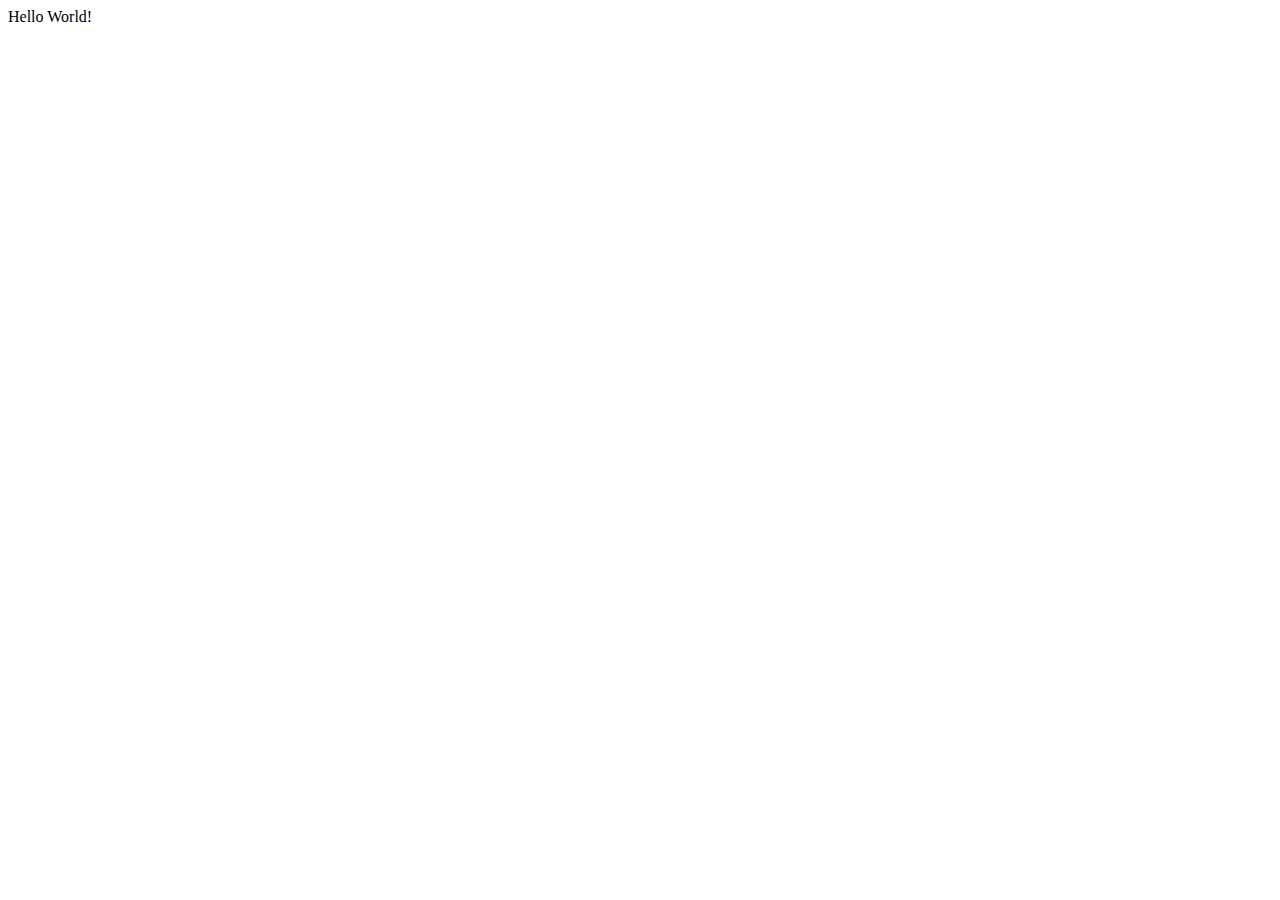
==== index.html @ 18df4216 "Version 1.0" ====
<!DOCTYPE html>
<html lang="en">
<head>
    <meta charset="UTF-8">
    <meta name="viewport" content="width=device-width, initial-scale=1.0">
    <title>Document</title>
</head>
<body>
    Hello World!
</body>
</html>
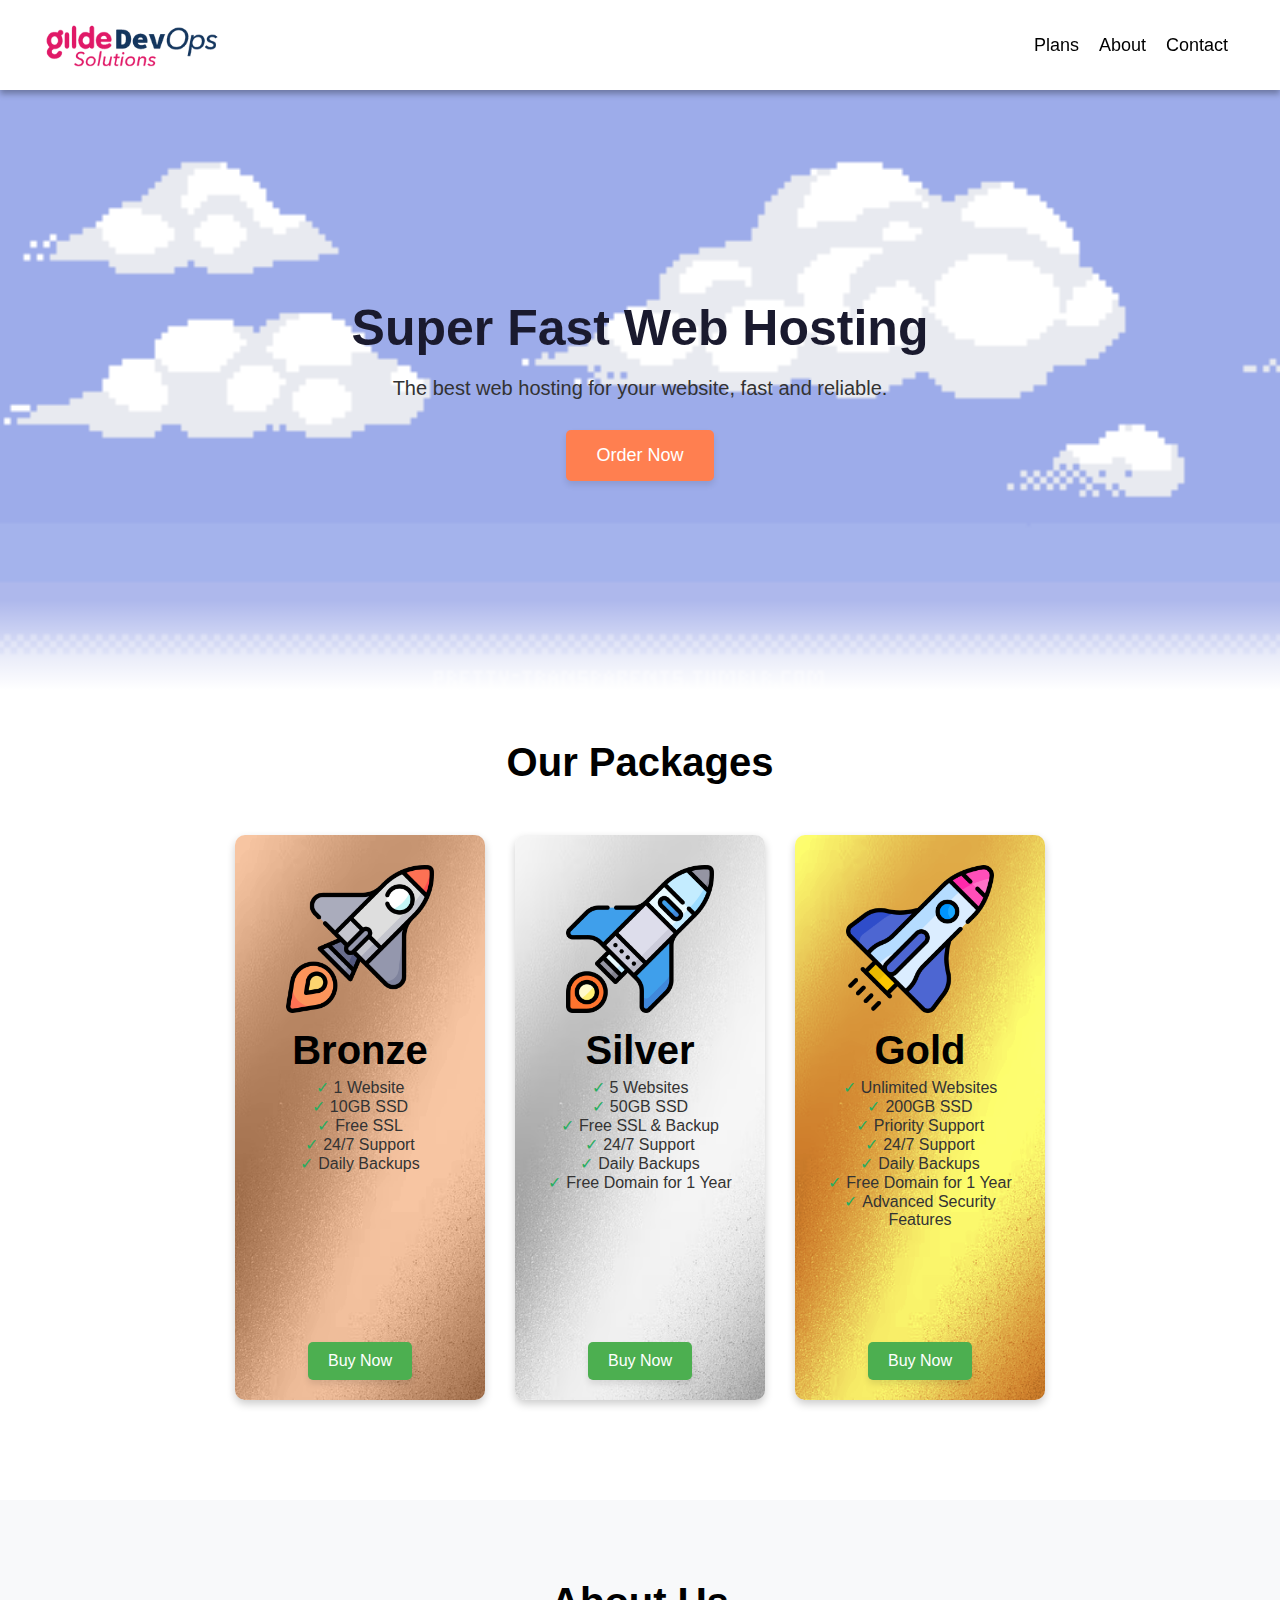
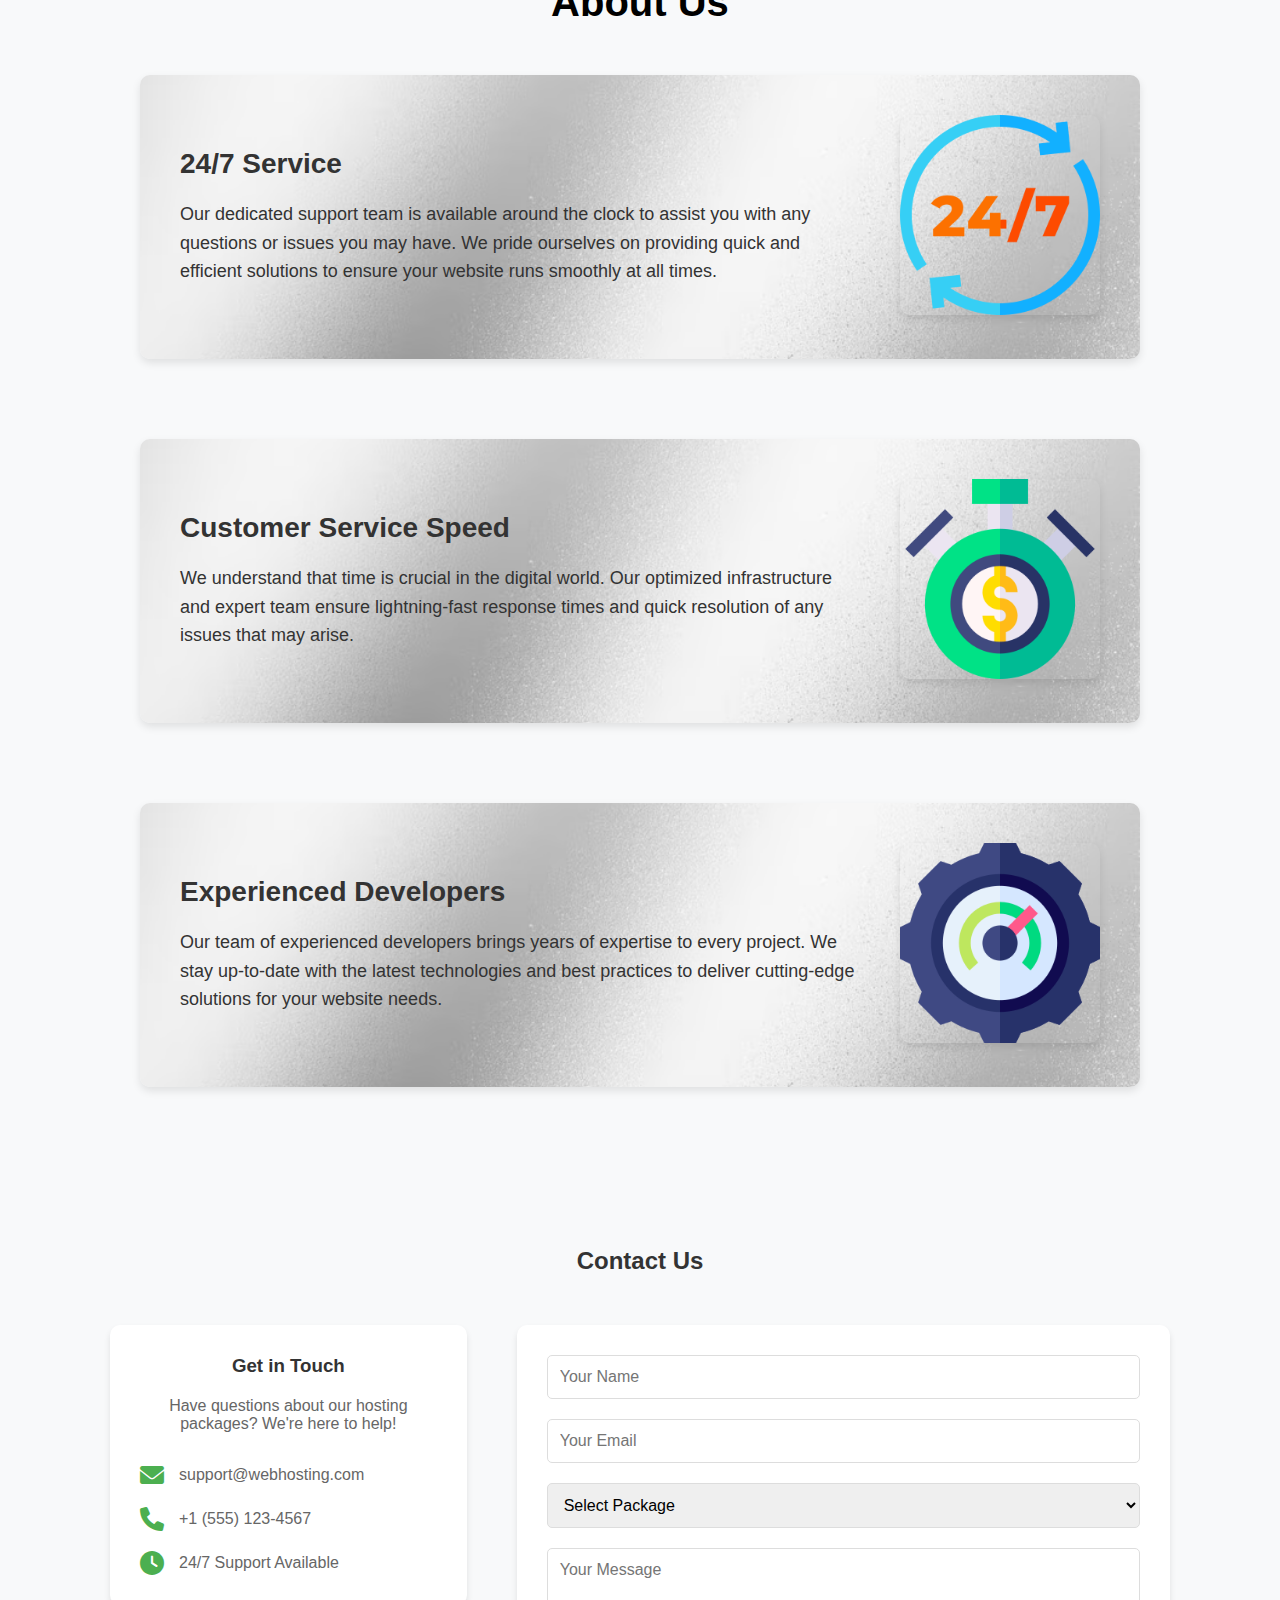
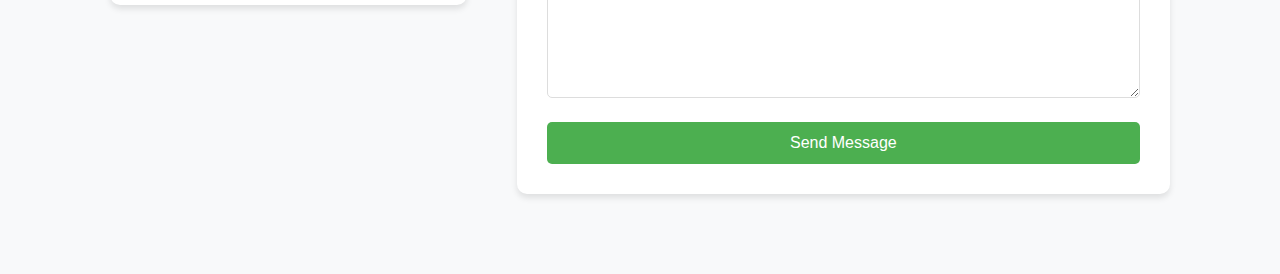
==== commit 54e88985: "Version 1.1" ====
--- a/index.html
+++ b/index.html
@@ -4,8 +4,142 @@
     <meta charset="UTF-8">
     <meta name="viewport" content="width=device-width, initial-scale=1.0">
     <title>Document</title>
+    <link href="Styles.css" rel="stylesheet">
+    <link href="https://cdnjs.cloudflare.com/ajax/libs/font-awesome/6.0.0-beta3/css/all.min.css" rel="stylesheet">
 </head>
 <body>
-    Hello World!
+    <nav class="navbar">
+        <div class="logo"> <a href="#top"><img src="Images/logo.png" alt="Logo"></a> </div>
+        <div class="nav-links">
+            <a href="#packages">Plans</a>
+            <a href="#about">About</a>
+            <a href="#contact">Contact</a>
+        </div>
+    </nav>
+    <div class="hero">
+        <h1>Super Fast Web Hosting</h1>
+        <p>The best web hosting for your website, fast and reliable.</p>
+        <a href="#packages"><button>Order Now</button></a>
+    </div>
+    <section id="packages" class="plans">
+        <h2>Our Packages</h2>
+        <div class="plan-container">
+            <div class="plan">
+                <img src="Images/Icon1.png" alt="Bronze Package Image" class="plan-image">
+                <h2>Bronze</h2>
+                <ul>
+                    <li>1 Website</li>
+                    <li>10GB SSD</li>
+                    <li>Free SSL</li>
+                    <li>24/7 Support</li>
+                    <li>Daily Backups</li>
+                </ul>
+                <button>Buy Now</button>
+            </div>
+            <div class="plan">
+                <img src="Images/Icon2.png" alt="Silver Package Image" class="plan-image">
+                <h2>Silver</h2>
+                <ul>
+                    <li>5 Websites</li>
+                    <li>50GB SSD</li>
+                    <li>Free SSL & Backup</li>
+                    <li>24/7 Support</li>
+                    <li>Daily Backups</li>
+                    <li>Free Domain for 1 Year</li>
+                </ul>
+                <button>Buy Now</button>
+            </div>
+            <div class="plan">
+                <img src="Images/Icon3.png" alt="Gold Package Image" class="plan-image">
+                <h2>Gold</h2>
+                <ul>
+                    <li>Unlimited Websites</li>
+                    <li>200GB SSD</li>
+                    <li>Priority Support</li>
+                    <li>24/7 Support</li>
+                    <li>Daily Backups</li>
+                    <li>Free Domain for 1 Year</li>
+                    <li>Advanced Security Features</li>
+                </ul>
+                <button>Buy Now</button>
+            </div>
+        </div>
+    </section>
+    <section class="about" id="about">
+        <h2>About Us</h2>
+        <div class="about-container">
+            <div class="about-item">
+                <div class="about-content">
+                    <h3>24/7 Service</h3>
+                    <p>Our dedicated support team is available around the clock to assist you with any questions or issues you may have. We pride ourselves on providing quick and efficient solutions to ensure your website runs smoothly at all times.</p>
+                </div>
+                <div class="about-image">
+                    <img src="Images/Icon4.png" alt="24/7 Service">
+                </div>
+            </div>
+            <div class="about-item reverse">
+                <div class="about-image">
+                    <img src="Images/Icon5.png" alt="Customer Service Speed">
+                </div>
+                <div class="about-content">
+                    <h3>Customer Service Speed</h3>
+                    <p>We understand that time is crucial in the digital world. Our optimized infrastructure and expert team ensure lightning-fast response times and quick resolution of any issues that may arise.</p>
+                </div>
+            </div>
+            <div class="about-item">
+                <div class="about-content">
+                    <h3>Experienced Developers</h3>
+                    <p>Our team of experienced developers brings years of expertise to every project. We stay up-to-date with the latest technologies and best practices to deliver cutting-edge solutions for your website needs.</p>
+                </div>
+                <div class="about-image">
+                    <img src="Images/Icon6.png" alt="Experienced Developers">
+                </div>
+            </div>
+        </div>
+    </section>
+    <section class="contact" id="contact">
+        <h2>Contact Us</h2>
+        <div class="contact-container">
+            <div class="contact-info">
+                <h3>Get in Touch</h3>
+                <p>Have questions about our hosting packages? We're here to help!</p>
+                <div class="contact-details">
+                    <div class="contact-item">
+                        <i class="fas fa-envelope"></i>
+                        <p>support@webhosting.com</p>
+                    </div>
+                    <div class="contact-item">
+                        <i class="fas fa-phone"></i>
+                        <p>+1 (555) 123-4567</p>
+                    </div>
+                    <div class="contact-item">
+                        <i class="fas fa-clock"></i>
+                        <p>24/7 Support Available</p>
+                    </div>
+                </div>
+            </div>
+            <form class="contact-form">
+                <div class="form-group">
+                    <input type="text" placeholder="Your Name" required>
+                </div>
+                <div class="form-group">
+                    <input type="email" placeholder="Your Email" required>
+                </div>
+                <div class="form-group">
+                    <select required>
+                        <option value="">Select Package</option>
+                        <option value="bronze">Bronze Package</option>
+                        <option value="silver">Silver Package</option>
+                        <option value="gold">Gold Package</option>
+                    </select>
+                </div>
+                <div class="form-group">
+                    <textarea placeholder="Your Message" required></textarea>
+                </div>
+                <button type="submit">Send Message</button>
+            </form>
+        </div>
+    </section>
+    <script src="script.js"></script>
 </body>
 </html>--- a/Styles.css
+++ b/Styles.css
@@ -0,0 +1,452 @@
+html {
+    scroll-behavior: smooth;
+}
+
+* {
+    margin: 0;
+    padding: 0;
+    box-sizing: border-box;
+    font-family: 'Poppins', sans-serif;
+}
+body::before {
+    content: none;
+}
+body {
+    position: relative;
+    text-align: center;
+    background: linear-gradient(to bottom, #0D0D0D, #1A1A1A);
+    padding-top: 90px;
+}
+.navbar {
+    display: flex;
+    justify-content: space-between;
+    align-items: center;
+    background-color: #FFFFFF;
+    padding: 0px 2px;
+    width: 100%;
+    color: black;
+    box-shadow: 0 4px 6px rgba(0, 0, 0, 0.3);
+    position: fixed;
+    top: 0;
+    left: 0;
+    z-index: 1000;
+    transition: all 0.8s cubic-bezier(0.16, 1, 0.3, 1);
+    height: 90px;
+}
+
+.navbar.scrolled {
+    padding: 0;
+    background-color: rgba(255, 255, 255, 0.98);
+    box-shadow: 0 2px 4px rgba(0, 0, 0, 0.1);
+    height: 50px;
+}
+
+.logo a {
+    display: block;
+    cursor: pointer;
+}
+
+.logo img {
+    height: 90px;
+    margin-left: -40px;
+    transition: all 0.8s cubic-bezier(0.16, 1, 0.3, 1);
+}
+
+.navbar.scrolled .logo img {
+    height: 35px;
+    margin-left: -15px;
+}
+
+.nav-links {
+    display: flex;
+    align-items: center;
+    margin-right: 50px;
+}
+.nav-links a {
+    color: #000000;
+    text-decoration: none;
+    margin-left: 20px;
+    font-size: 18px;
+    transition: all 0.8s cubic-bezier(0.16, 1, 0.3, 1);
+}
+.nav-links a:last-child {
+    margin-left: 20px;
+}
+.nav-links a:hover {
+    text-decoration: underline;
+}
+.navbar.scrolled .nav-links a {
+    font-size: 14px;
+}
+.hero {
+    background: linear-gradient(to bottom, rgba(255, 255, 255, 0) 85%, rgba(255, 255, 255, 1)), url('Images/Background5.gif') no-repeat center center/cover;
+    height: 600px;
+    display: flex;
+    flex-direction: column;
+    justify-content: center;
+    align-items: center;
+    color: white;
+    margin: 0;
+    border-radius: 0;
+    box-shadow: 0 4px 8px rgba(0, 0, 0, 0.2);
+}
+.hero h1 {
+    color: #1A1A2E;
+    font-size: 50px;
+    margin-bottom: 10px;
+}
+.hero p {
+    color: #333333;
+    font-size: 20px;
+    margin-bottom: 20px;
+    padding: 10px;
+    border-radius: 5px;
+}
+.hero button {
+    background-color: #FF7F50;
+    color: white;
+    border: none;
+    padding: 15px 30px;
+    font-size: 18px;
+    cursor: pointer;
+    border-radius: 5px;
+    box-shadow: 0 4px 6px rgba(0, 0, 0, 0.1);
+    transition: background-color 0.3s ease;
+}
+.hero button:hover {
+    background-color: #E67E22;
+}
+.plans {
+    padding: 50px 0 100px 0;
+    background-color: #FFFFFF;
+    margin: 0;
+    border-radius: 0;
+    box-shadow: none;
+    min-height: calc(100vh - 90px);
+    display: flex;
+    flex-direction: column;
+    justify-content: flex-start;
+}
+.plans h2 {
+    font-size: 40px;
+    margin-bottom: 20px;
+}
+.plan-container {
+    display: flex;
+    justify-content: center;
+    gap: 30px;
+    align-items: stretch;
+    margin-top: 30px;
+    flex: 1;
+}
+.plan {
+    background: url('Images/BronzeMaterial.png') no-repeat center center/cover;
+    padding: 20px;
+    border-radius: 10px;
+    box-shadow: 0 4px 8px rgba(0, 0, 0, 0.2);
+    width: 250px;
+    display: flex;
+    flex-direction: column;
+    align-items: center;
+    justify-content: flex-start;
+    min-height: 400px;
+    transition: transform 0.3s ease, box-shadow 0.3s ease;
+}
+.plan:hover {
+    transform: scale(1.05);
+    box-shadow: 0 8px 16px rgba(0, 0, 0, 0.3);
+}
+.plan:nth-child(2) {
+    background: url('Images/SilverMaterial.png') no-repeat center center/cover;
+}
+.plan:nth-child(3) {
+    background: url('Images/GoldMaterial.png') no-repeat center center/cover;
+}
+.plan h2 {
+    margin-bottom: 5px;
+}
+.plan p {
+    margin-bottom: 15px;
+    text-align: left;
+    display: block;
+}
+.plan button {
+    margin-top: auto;
+    background-color: #4CAF50;
+    color: white;
+    border: none;
+    padding: 10px 20px;
+    font-size: 16px;
+    cursor: pointer;
+    border-radius: 5px;
+    box-shadow: 0 4px 6px rgba(0, 0, 0, 0.1);
+    transition: background-color 0.3s ease;
+}
+.plan button:hover {
+    background-color: #45a049;
+}
+.plan-image {
+    width: 80%;
+    height: auto;
+    background-color: transparent;
+    border-radius: 10px 10px 0 0;
+    padding: 10px;
+    margin-bottom: 5px;
+}
+.plan ul {
+    list-style-type: none;
+    padding-left: 0;
+    margin-top: 0;
+    width: 100%;
+    text-align: center;
+}
+.plan ul li {
+    color: #333333;
+}
+.plan ul li::before {
+    content: "✓";
+    color: #27ae60;
+    margin-right: 5px;
+}
+.plan ul li span {
+    color: #333333;
+}
+.dark-blue {
+    background-color: #1A1A2E;
+    color: #FFFFFF;
+}
+.dark-blue:hover {
+    background-color: #E67E22;
+}
+.light-grey {
+    background-color: #F4F4F4;
+    color: #2C3E50;
+}
+.light-grey:hover {
+    background-color: #FF7F50;
+}
+.transparent-shadow {
+    background-color: transparent;
+    box-shadow: 0px 4px 6px rgba(0, 0, 0, 0.1);
+    color: #333333;
+}
+.transparent-shadow:hover {
+    text-decoration: underline;
+}
+
+/* Custom Scrollbar Styling */
+::-webkit-scrollbar {
+    width: 15px;
+}
+
+::-webkit-scrollbar-track {
+    background: #1A1A1A;
+}
+
+::-webkit-scrollbar-thumb {
+    background: #FF7F50;
+    border-radius: 5px;
+}
+
+::-webkit-scrollbar-thumb:hover {
+    background: #E67E22;
+}
+
+/* For Firefox */
+* {
+    scrollbar-width: auto;
+    scrollbar-color: #FF7F50 #1A1A1A;
+}
+
+.about {
+    padding: 80px 0;
+    background-color: #f8f9fa;
+}
+
+.about h2 {
+    font-size: 40px;
+    margin-bottom: 50px;
+    text-align: center;
+}
+
+.about-container {
+    max-width: 1100px;
+    margin: 0 auto;
+    padding: 0 20px;
+}
+
+.about-item {
+    display: flex;
+    align-items: center;
+    justify-content: space-between;
+    margin-bottom: 80px;
+    gap: 40px;
+    background: url('Images/SilverMaterial.png') no-repeat center center/cover;
+    padding: 40px;
+    border-radius: 10px;
+    box-shadow: 0 4px 8px rgba(0, 0, 0, 0.1);
+    max-width: 1000px;
+    margin-left: auto;
+    margin-right: auto;
+}
+
+.about-item.reverse {
+    flex-direction: row-reverse;
+}
+
+.about-content {
+    flex: 1;
+    text-align: left;
+}
+
+.about-content h3 {
+    font-size: 28px;
+    margin-bottom: 20px;
+    color: #333333;
+}
+
+.about-content p {
+    font-size: 18px;
+    line-height: 1.6;
+    color: #333333;
+}
+
+.about-image {
+    flex: 1;
+    position: relative;
+    max-width: 200px;
+    margin: 0 auto;
+}
+
+.about-image img {
+    width: 100%;
+    height: auto;
+    border-radius: 10px;
+    box-shadow: 0 4px 8px rgba(0, 0, 0, 0.1);
+}
+
+.about-item:last-child {
+    margin-bottom: 0;
+}
+
+.contact {
+    padding: 80px 0;
+    background-color: #f8f9fa;
+}
+
+.contact h2 {
+    text-align: center;
+    color: #333;
+    margin-bottom: 50px;
+}
+
+.contact-container {
+    max-width: 1100px;
+    margin: 0 auto;
+    padding: 0 20px;
+    display: flex;
+    gap: 50px;
+    align-items: flex-start;
+}
+
+.contact-info {
+    flex: 1;
+    padding: 30px;
+    background: white;
+    border-radius: 10px;
+    box-shadow: 0 4px 6px rgba(0, 0, 0, 0.1);
+}
+
+.contact-info h3 {
+    color: #333;
+    margin-bottom: 20px;
+}
+
+.contact-info p {
+    color: #666;
+    margin-bottom: 30px;
+}
+
+.contact-details {
+    display: flex;
+    flex-direction: column;
+    gap: 20px;
+}
+
+.contact-item {
+    display: flex;
+    align-items: center;
+    gap: 15px;
+}
+
+.contact-item i {
+    font-size: 24px;
+    color: #4CAF50;
+}
+
+.contact-item p {
+    margin: 0;
+    color: #666;
+}
+
+.contact-form {
+    flex: 2;
+    padding: 30px;
+    background: white;
+    border-radius: 10px;
+    box-shadow: 0 4px 6px rgba(0, 0, 0, 0.1);
+}
+
+.form-group {
+    margin-bottom: 20px;
+}
+
+.form-group input,
+.form-group select,
+.form-group textarea {
+    width: 100%;
+    padding: 12px;
+    border: 1px solid #ddd;
+    border-radius: 5px;
+    font-size: 16px;
+    transition: border-color 0.3s ease;
+}
+
+.form-group textarea {
+    height: 150px;
+    resize: vertical;
+}
+
+.form-group input:focus,
+.form-group select:focus,
+.form-group textarea:focus {
+    outline: none;
+    border-color: #4CAF50;
+}
+
+.contact-form button {
+    background-color: #4CAF50;
+    color: white;
+    border: none;
+    padding: 12px 30px;
+    font-size: 16px;
+    cursor: pointer;
+    border-radius: 5px;
+    transition: background-color 0.3s ease;
+    width: 100%;
+}
+
+.contact-form button:hover {
+    background-color: #45a049;
+}
+
+@media (max-width: 768px) {
+    .contact-container {
+        flex-direction: column;
+    }
+    
+    .contact-info,
+    .contact-form {
+        width: 100%;
+    }
+} 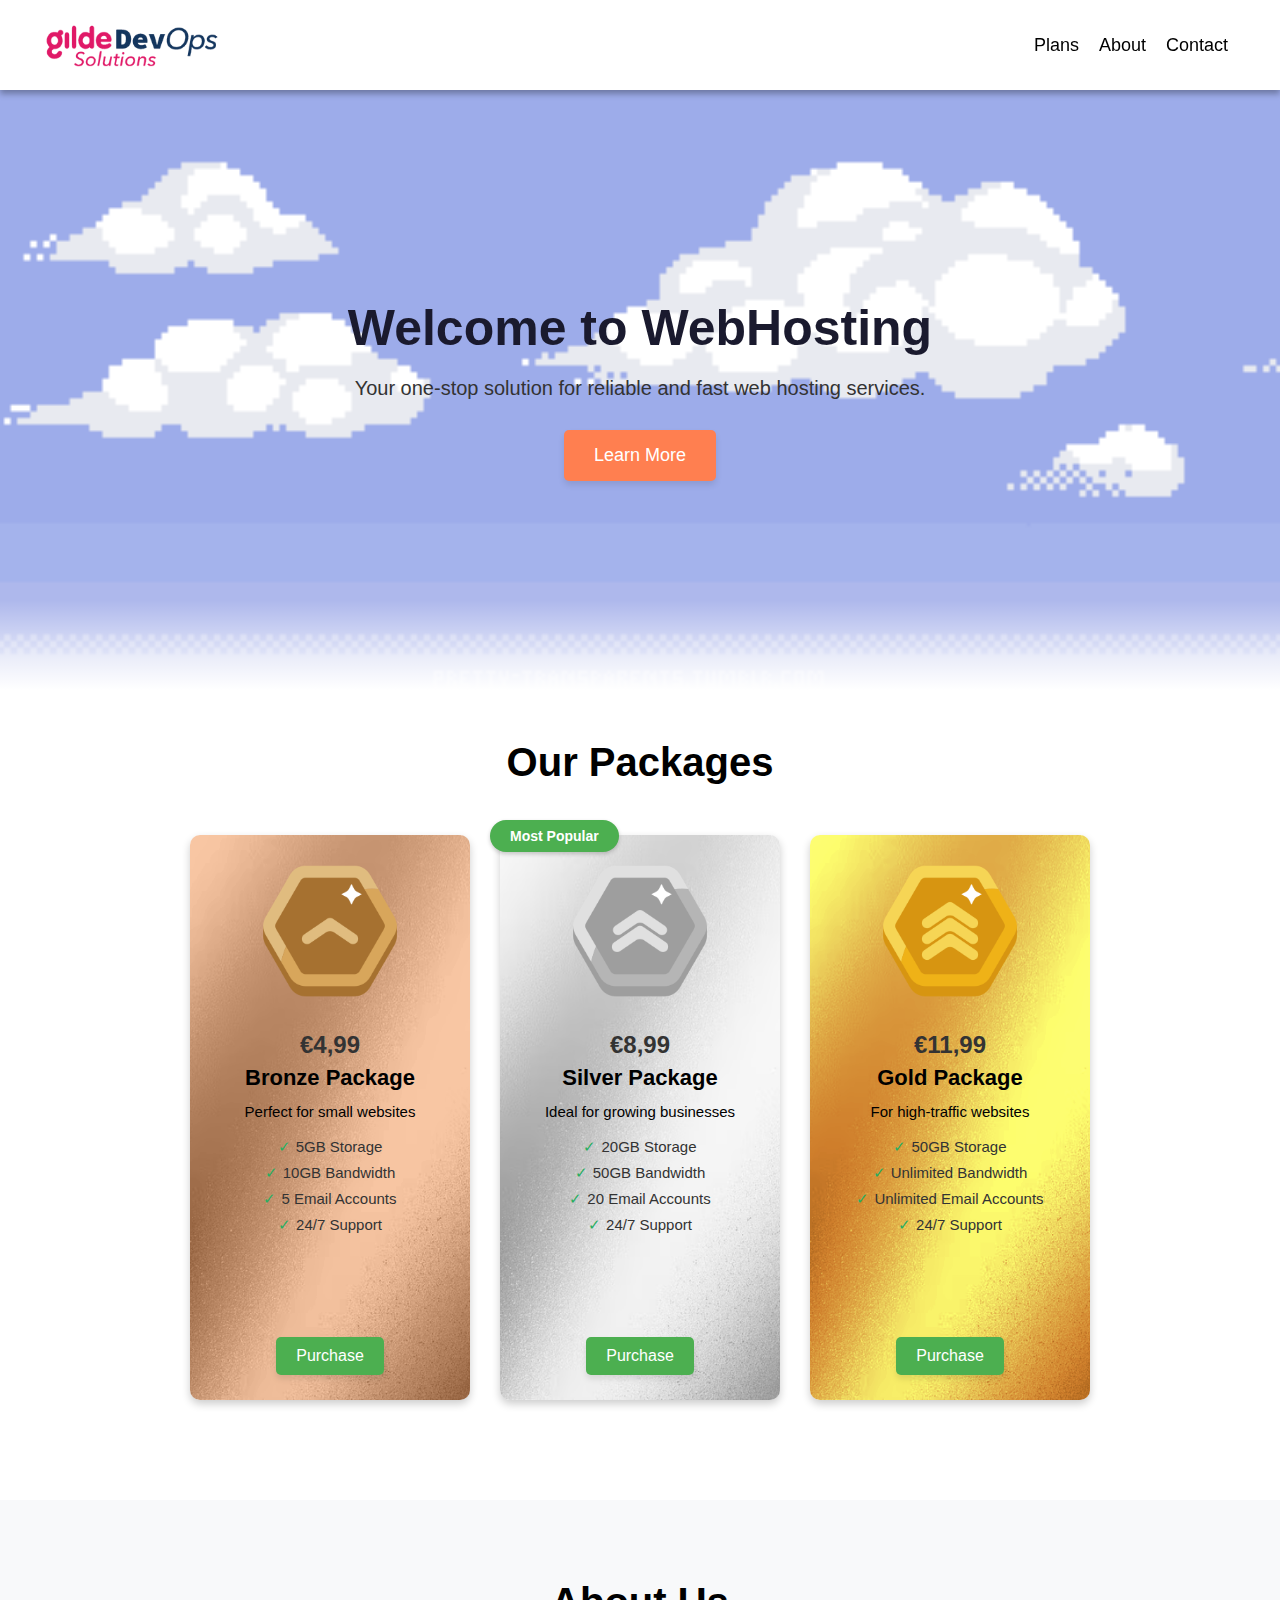
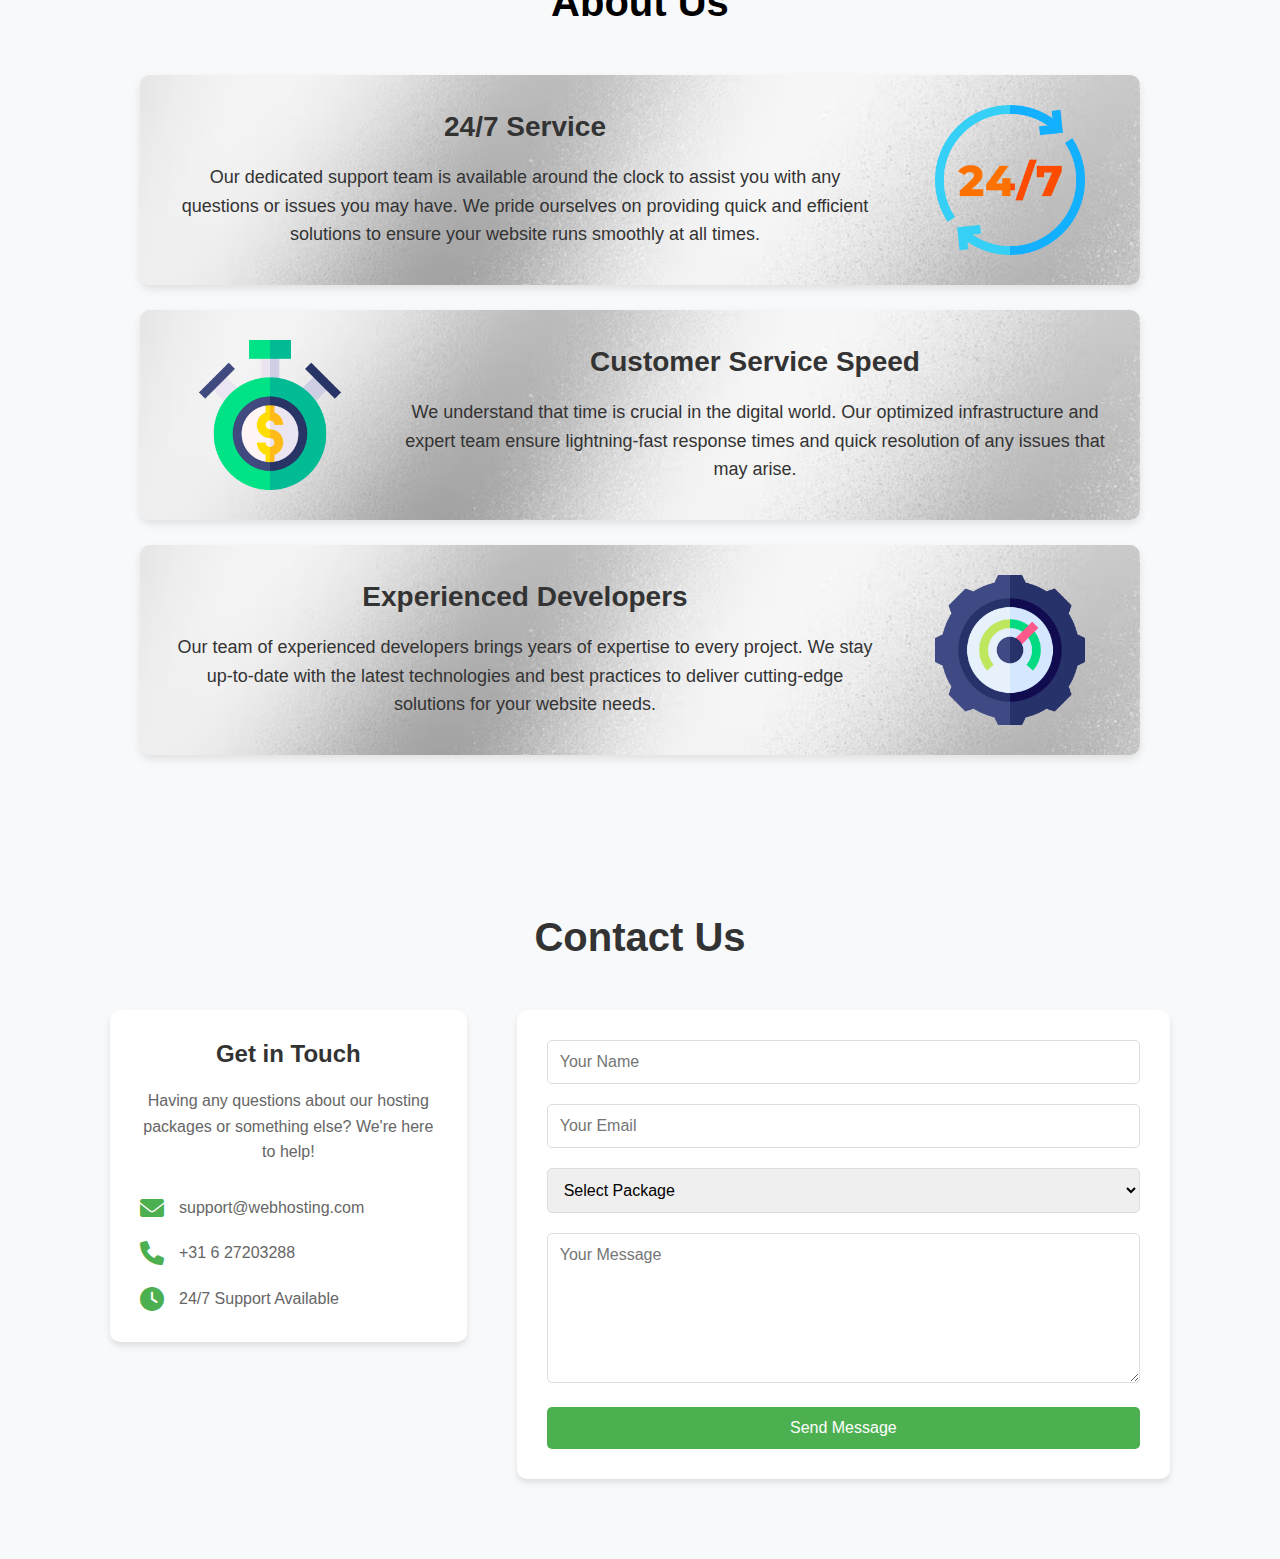
==== commit 7a9d1d6e: "Version 1.2" ====
--- a/index.html
+++ b/index.html
@@ -17,51 +17,58 @@
         </div>
     </nav>
     <div class="hero">
-        <h1>Super Fast Web Hosting</h1>
-        <p>The best web hosting for your website, fast and reliable.</p>
-        <a href="#packages"><button>Order Now</button></a>
+        <h1>Welcome to WebHosting</h1>
+        <p>Your one-stop solution for reliable and fast web hosting services.</p>
+        <a href="#packages"><button>Learn More</button></a>
     </div>
     <section id="packages" class="plans">
         <h2>Our Packages</h2>
         <div class="plan-container">
             <div class="plan">
-                <img src="Images/Icon1.png" alt="Bronze Package Image" class="plan-image">
-                <h2>Bronze</h2>
+                <div class="plan-image">
+                    <img src="Images/Rank1.png" alt="Bronze Package">
+                    <div class="price-tag">€4,99</div>
+                </div>
+                <h3>Bronze Package</h3>
+                <p>Perfect for small websites</p>
                 <ul>
-                    <li>1 Website</li>
-                    <li>10GB SSD</li>
-                    <li>Free SSL</li>
+                    <li>5GB Storage</li>
+                    <li>10GB Bandwidth</li>
+                    <li>5 Email Accounts</li>
                     <li>24/7 Support</li>
-                    <li>Daily Backups</li>
                 </ul>
-                <button>Buy Now</button>
+                <button>Purchase</button>
             </div>
             <div class="plan">
-                <img src="Images/Icon2.png" alt="Silver Package Image" class="plan-image">
-                <h2>Silver</h2>
+                <div class="popular-badge">Most Popular</div>
+                <div class="plan-image">
+                    <img src="Images/Rank2.png" alt="Silver Package">
+                    <div class="price-tag">€8,99</div>
+                </div>
+                <h3>Silver Package</h3>
+                <p>Ideal for growing businesses</p>
                 <ul>
-                    <li>5 Websites</li>
-                    <li>50GB SSD</li>
-                    <li>Free SSL & Backup</li>
+                    <li>20GB Storage</li>
+                    <li>50GB Bandwidth</li>
+                    <li>20 Email Accounts</li>
                     <li>24/7 Support</li>
-                    <li>Daily Backups</li>
-                    <li>Free Domain for 1 Year</li>
                 </ul>
-                <button>Buy Now</button>
+                <button>Purchase</button>
             </div>
             <div class="plan">
-                <img src="Images/Icon3.png" alt="Gold Package Image" class="plan-image">
-                <h2>Gold</h2>
+                <div class="plan-image">
+                    <img src="Images/Rank3.png" alt="Gold Package">
+                    <div class="price-tag">€11,99</div>
+                </div>
+                <h3>Gold Package</h3>
+                <p>For high-traffic websites</p>
                 <ul>
-                    <li>Unlimited Websites</li>
-                    <li>200GB SSD</li>
-                    <li>Priority Support</li>
+                    <li>50GB Storage</li>
+                    <li>Unlimited Bandwidth</li>
+                    <li>Unlimited Email Accounts</li>
                     <li>24/7 Support</li>
-                    <li>Daily Backups</li>
-                    <li>Free Domain for 1 Year</li>
-                    <li>Advanced Security Features</li>
                 </ul>
-                <button>Buy Now</button>
+                <button>Purchase</button>
             </div>
         </div>
     </section>
@@ -77,7 +84,7 @@
                     <img src="Images/Icon4.png" alt="24/7 Service">
                 </div>
             </div>
-            <div class="about-item reverse">
+            <div class="about-item">
                 <div class="about-image">
                     <img src="Images/Icon5.png" alt="Customer Service Speed">
                 </div>
@@ -102,7 +109,7 @@
         <div class="contact-container">
             <div class="contact-info">
                 <h3>Get in Touch</h3>
-                <p>Have questions about our hosting packages? We're here to help!</p>
+                <p>Having any questions about our hosting packages or something else? We're here to help!</p>
                 <div class="contact-details">
                     <div class="contact-item">
                         <i class="fas fa-envelope"></i>
@@ -110,7 +117,7 @@
                     </div>
                     <div class="contact-item">
                         <i class="fas fa-phone"></i>
-                        <p>+1 (555) 123-4567</p>
+                        <p>+31 6 27203288</p>
                     </div>
                     <div class="contact-item">
                         <i class="fas fa-clock"></i>
@@ -131,6 +138,7 @@
                         <option value="bronze">Bronze Package</option>
                         <option value="silver">Silver Package</option>
                         <option value="gold">Gold Package</option>
+                        <option value="other">Other</option>
                     </select>
                 </div>
                 <div class="form-group">
@@ -140,6 +148,9 @@
             </form>
         </div>
     </section>
+    <div class="scroll-arrow" id="scrollArrow">
+        <img src="Images/ArrowScroll.png" alt="Scroll to next section">
+    </div>
     <script src="script.js"></script>
 </body>
 </html>--- a/Styles.css
+++ b/Styles.css
@@ -21,7 +21,6 @@
     display: flex;
     justify-content: space-between;
     align-items: center;
-    background-color: #FFFFFF;
     padding: 0px 2px;
     width: 100%;
     color: black;
@@ -30,13 +29,13 @@
     top: 0;
     left: 0;
     z-index: 1000;
-    transition: all 0.8s cubic-bezier(0.16, 1, 0.3, 1);
+    transition: all 0.8s cubic-bezier(0.16, 1, 0.3, 1), background-color 1s ease;
     height: 90px;
+    background-color: #FFFFFF;
 }
 
 .navbar.scrolled {
     padding: 0;
-    background-color: rgba(255, 255, 255, 0.98);
     box-shadow: 0 2px 4px rgba(0, 0, 0, 0.1);
     height: 50px;
 }
@@ -141,16 +140,17 @@
 }
 .plan {
     background: url('Images/BronzeMaterial.png') no-repeat center center/cover;
-    padding: 20px;
+    padding: 25px;
     border-radius: 10px;
     box-shadow: 0 4px 8px rgba(0, 0, 0, 0.2);
-    width: 250px;
+    width: 280px;
     display: flex;
     flex-direction: column;
     align-items: center;
     justify-content: flex-start;
-    min-height: 400px;
+    min-height: 450px;
     transition: transform 0.3s ease, box-shadow 0.3s ease;
+    position: relative;
 }
 .plan:hover {
     transform: scale(1.05);
@@ -162,13 +162,14 @@
 .plan:nth-child(3) {
     background: url('Images/GoldMaterial.png') no-repeat center center/cover;
 }
-.plan h2 {
-    margin-bottom: 5px;
+.plan h3 {
+    font-size: 22px;
+    margin-bottom: 12px;
 }
 .plan p {
-    margin-bottom: 15px;
-    text-align: left;
-    display: block;
+    font-size: 15px;
+    margin-bottom: 18px;
+    text-align: center;
 }
 .plan button {
     margin-top: auto;
@@ -186,12 +187,27 @@
     background-color: #45a049;
 }
 .plan-image {
-    width: 80%;
-    height: auto;
-    background-color: transparent;
-    border-radius: 10px 10px 0 0;
-    padding: 10px;
-    margin-bottom: 5px;
+    width: 100%;
+    height: 180px;
+    display: flex;
+    flex-direction: column;
+    justify-content: center;
+    align-items: center;
+    margin-bottom: 25px;
+    position: relative;
+}
+.plan-image img {
+    max-width: 100%;
+    max-height: 100%;
+    object-fit: contain;
+    display: block;
+}
+.price-tag {
+    font-size: 24px;
+    font-weight: bold;
+    color: #333;
+    margin-top: 10px;
+    text-align: center;
 }
 .plan ul {
     list-style-type: none;
@@ -199,8 +215,10 @@
     margin-top: 0;
     width: 100%;
     text-align: center;
+    font-size: 15px;
 }
 .plan ul li {
+    margin-bottom: 8px;
     color: #333333;
 }
 .plan ul li::before {
@@ -279,10 +297,10 @@
     display: flex;
     align-items: center;
     justify-content: space-between;
-    margin-bottom: 80px;
-    gap: 40px;
+    margin-bottom: 25px;
+    gap: 30px;
     background: url('Images/SilverMaterial.png') no-repeat center center/cover;
-    padding: 40px;
+    padding: 30px;
     border-radius: 10px;
     box-shadow: 0 4px 8px rgba(0, 0, 0, 0.1);
     max-width: 1000px;
@@ -296,7 +314,6 @@
 
 .about-content {
     flex: 1;
-    text-align: left;
 }
 
 .about-content h3 {
@@ -313,16 +330,17 @@
 
 .about-image {
     flex: 1;
-    position: relative;
+    display: flex;
+    justify-content: center;
+    align-items: center;
     max-width: 200px;
-    margin: 0 auto;
 }
 
 .about-image img {
-    width: 100%;
+    max-width: 100%;
     height: auto;
-    border-radius: 10px;
-    box-shadow: 0 4px 8px rgba(0, 0, 0, 0.1);
+    max-height: 150px;
+    object-fit: contain;
 }
 
 .about-item:last-child {
@@ -338,6 +356,7 @@
     text-align: center;
     color: #333;
     margin-bottom: 50px;
+    font-size: 40px;
 }
 
 .contact-container {
@@ -360,11 +379,14 @@
 .contact-info h3 {
     color: #333;
     margin-bottom: 20px;
+    font-size: 24px;
 }
 
 .contact-info p {
     color: #666;
     margin-bottom: 30px;
+    font-size: 16px;
+    line-height: 1.6;
 }
 
 .contact-details {
@@ -387,6 +409,7 @@
 .contact-item p {
     margin: 0;
     color: #666;
+    font-size: 16px;
 }
 
 .contact-form {
@@ -449,4 +472,58 @@
     .contact-form {
         width: 100%;
     }
+}
+
+.popular-badge {
+    position: absolute;
+    top: -15px;
+    left: -10px;
+    background-color: #4CAF50;
+    color: white;
+    padding: 8px 20px;
+    border-radius: 20px;
+    font-size: 14px;
+    font-weight: bold;
+    box-shadow: 0 2px 4px rgba(0, 0, 0, 0.2);
+    z-index: 1;
+}
+
+.scroll-arrow {
+    position: fixed;
+    right: 30px;
+    bottom: 30px;
+    width: 50px;
+    height: 50px;
+    background-color: rgba(255, 255, 255, 0.9);
+    border-radius: 50%;
+    display: flex;
+    justify-content: center;
+    align-items: center;
+    cursor: pointer;
+    box-shadow: 0 2px 10px rgba(0, 0, 0, 0.2);
+    transition: all 0.3s ease;
+    opacity: 0;
+    visibility: hidden;
+    z-index: 1000;
+}
+
+.scroll-arrow.visible {
+    opacity: 1;
+    visibility: visible;
+}
+
+.scroll-arrow:hover {
+    transform: scale(1.1);
+    background-color: #ffffff;
+}
+
+.scroll-arrow img {
+    width: 30px;
+    height: 30px;
+    transition: transform 0.3s ease;
+    transform: rotate(90deg);
+}
+
+.scroll-arrow:hover img {
+    transform: rotate(90deg) translateY(5px);
 } 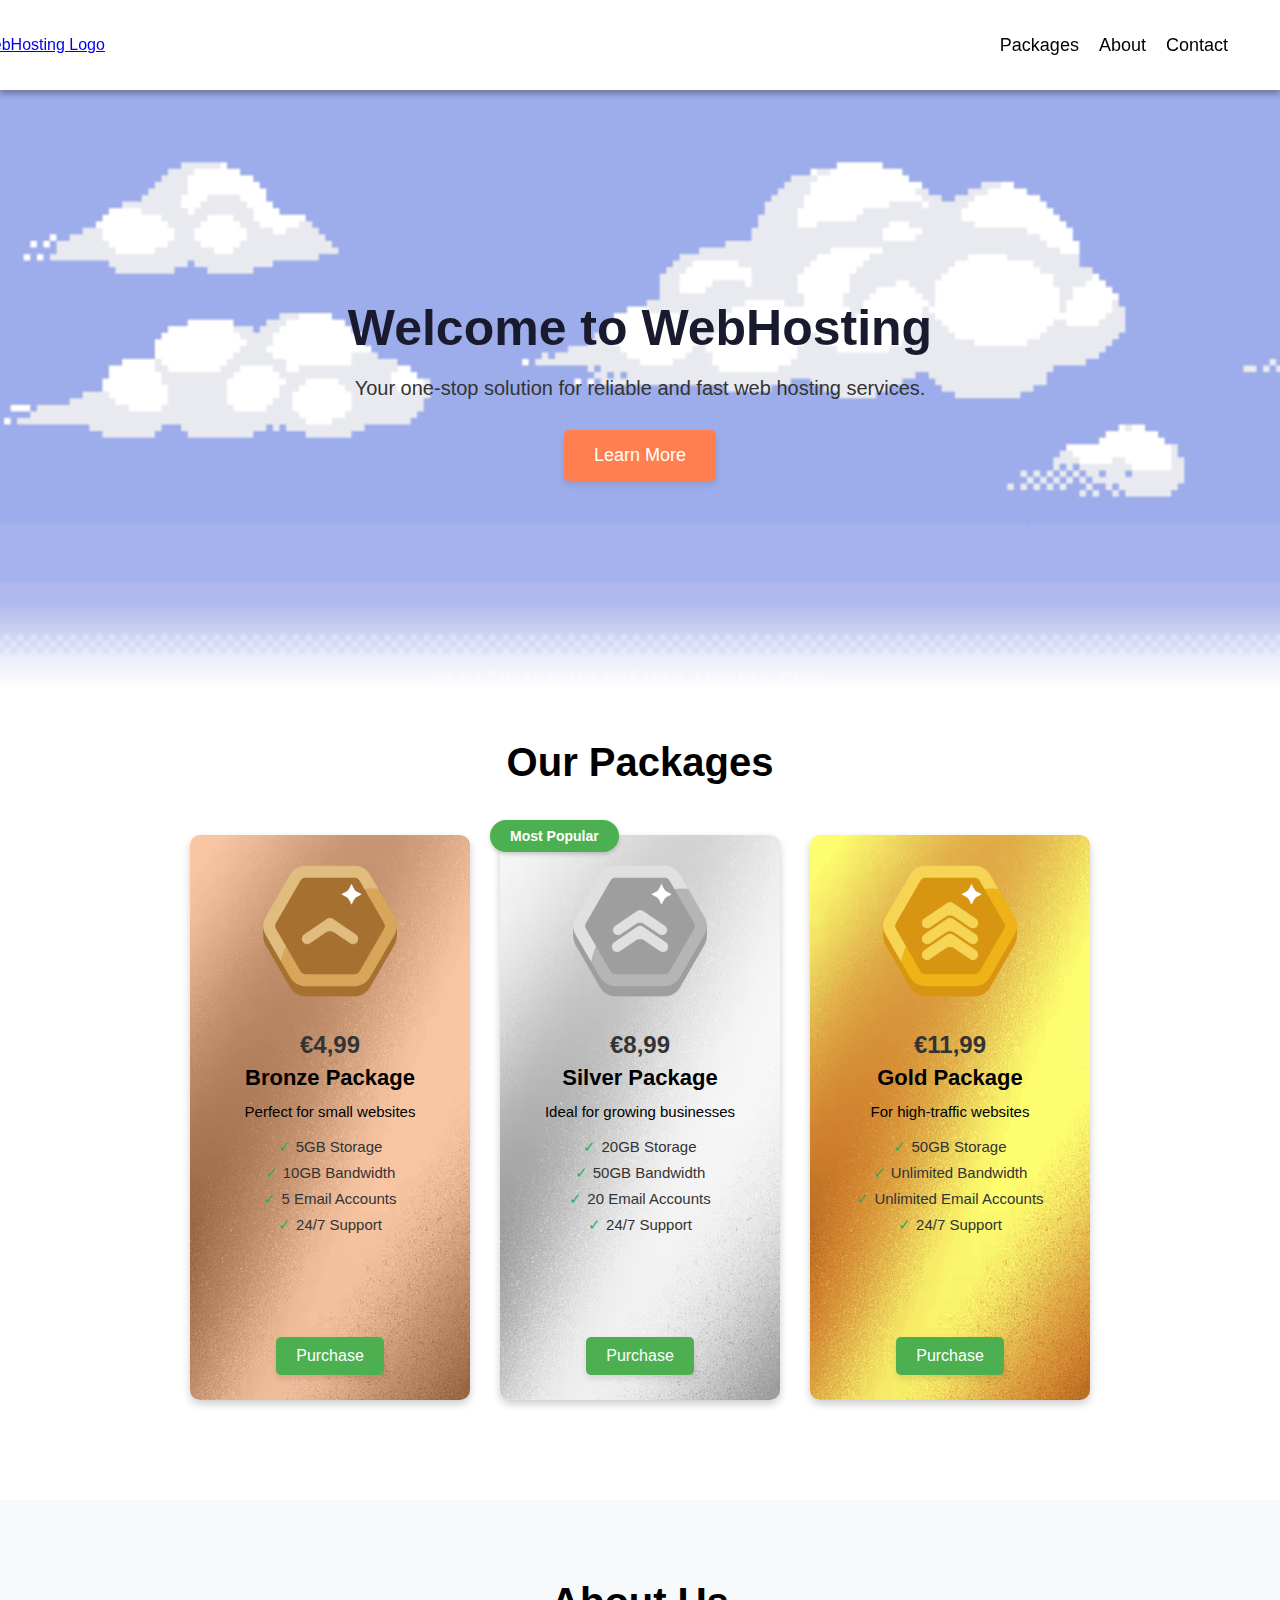
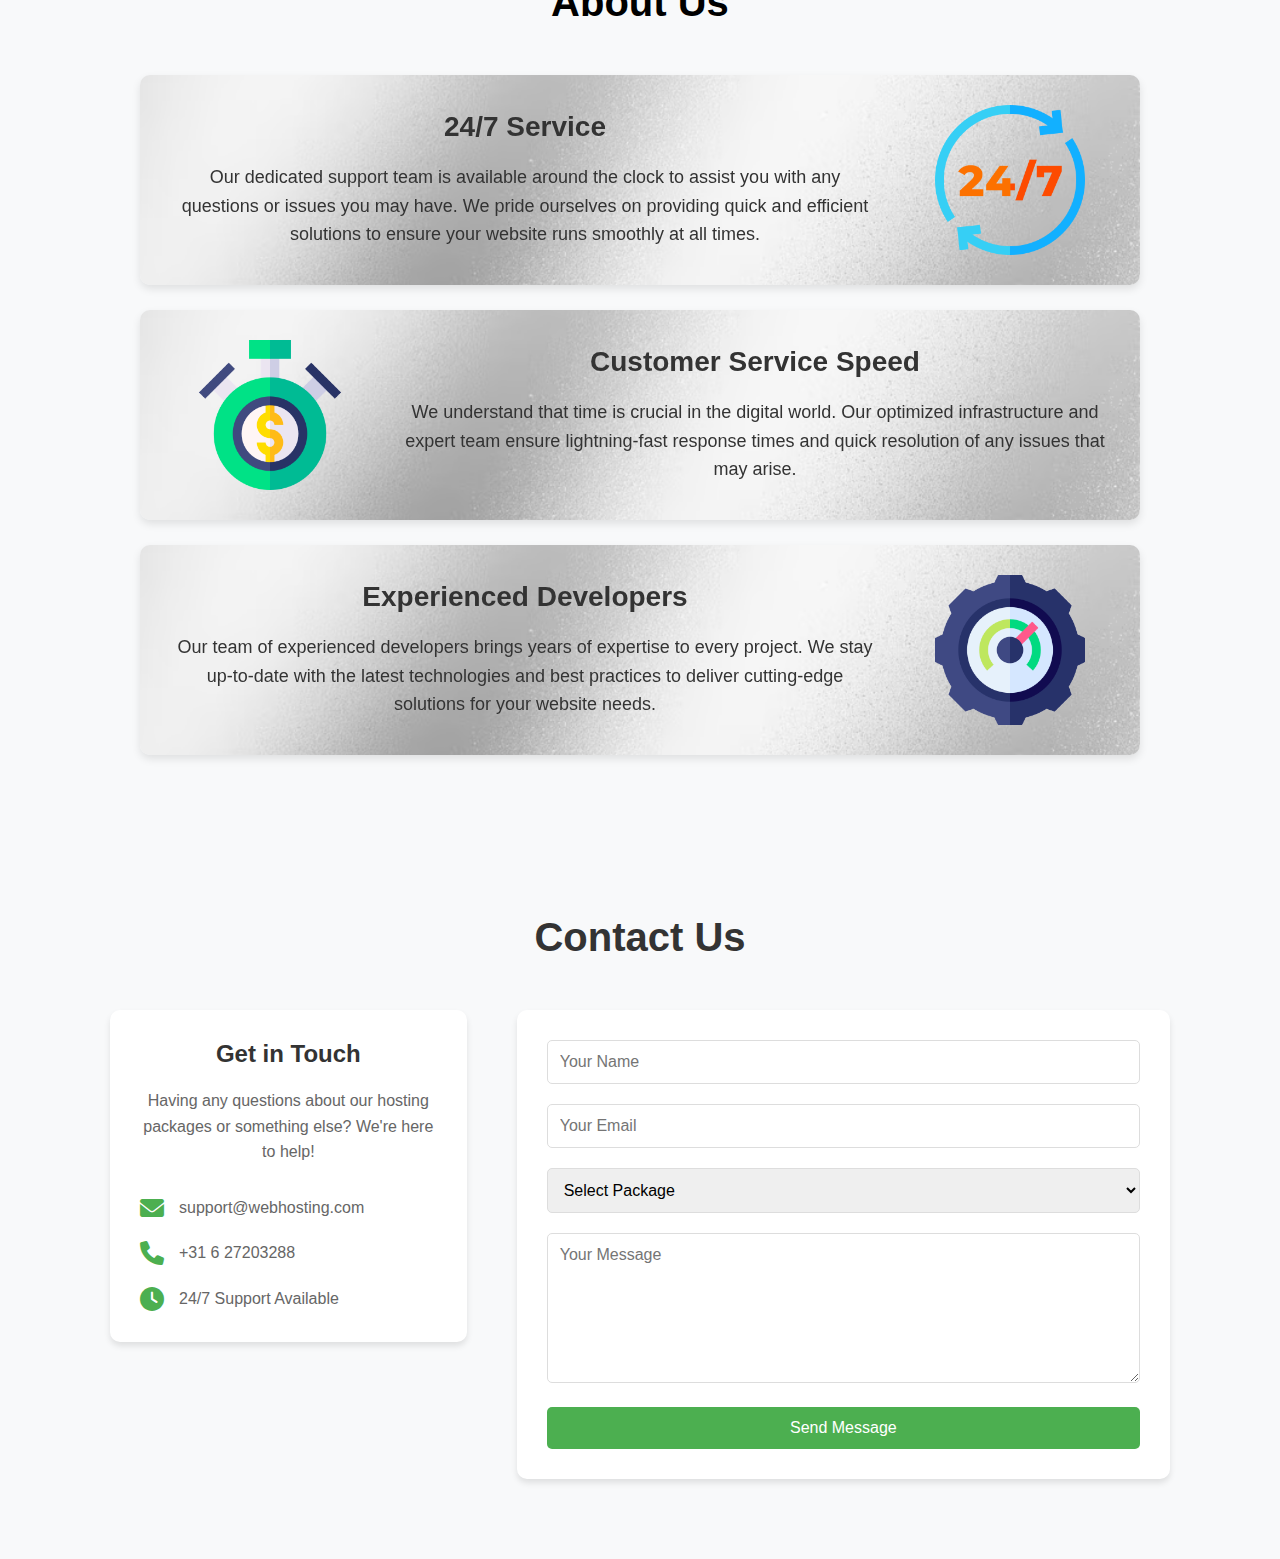
==== commit 9b742f12: "PartyMode 1.0" ====
--- a/index.html
+++ b/index.html
@@ -9,13 +9,18 @@
 </head>
 <body>
     <nav class="navbar">
-        <div class="logo"> <a href="#top"><img src="Images/logo.png" alt="Logo"></a> </div>
+        <div class="logo">
+            <a href="#"><img src="Images/Logo.png" alt="WebHosting Logo"></a>
+        </div>
         <div class="nav-links">
-            <a href="#packages">Plans</a>
+            <a href="#packages">Packages</a>
             <a href="#about">About</a>
             <a href="#contact">Contact</a>
         </div>
     </nav>
+    <button id="closeDisco" class="close-disco" style="display: none;">
+        <img src="Images/Cross.png" alt="Close">
+    </button>
     <div class="hero">
         <h1>Welcome to WebHosting</h1>
         <p>Your one-stop solution for reliable and fast web hosting services.</p>
--- a/Styles.css
+++ b/Styles.css
@@ -291,6 +291,7 @@
     max-width: 1100px;
     margin: 0 auto;
     padding: 0 20px;
+    perspective: 1000px;
 }
 
 .about-item {
@@ -306,6 +307,8 @@
     max-width: 1000px;
     margin-left: auto;
     margin-right: auto;
+    transform-style: preserve-3d;
+    transition: transform 0.3s ease;
 }
 
 .about-item.reverse {
@@ -526,4 +529,312 @@
 
 .scroll-arrow:hover img {
     transform: rotate(90deg) translateY(5px);
+}
+
+@keyframes float {
+    0% {
+        transform: translate(0, 0) rotate(0deg) scale(1);
+    }
+    25% {
+        transform: translate(100px, -100px) rotate(180deg) scale(1.5);
+    }
+    50% {
+        transform: translate(200px, 0) rotate(360deg) scale(1);
+    }
+    75% {
+        transform: translate(100px, 100px) rotate(540deg) scale(0.5);
+    }
+    100% {
+        transform: translate(0, 0) rotate(720deg) scale(1);
+    }
+}
+
+@keyframes discoBackground {
+    0% { background: linear-gradient(45deg, #ff0000, #00ff00); }
+    20% { background: linear-gradient(45deg, #00ff00, #0000ff); }
+    40% { background: linear-gradient(45deg, #0000ff, #ffff00); }
+    60% { background: linear-gradient(45deg, #ffff00, #ff00ff); }
+    80% { background: linear-gradient(45deg, #ff00ff, #00ffff); }
+    100% { background: linear-gradient(45deg, #00ffff, #ff0000); }
+}
+
+.disco-mode {
+    animation: discoBackground 1s infinite;
+}
+
+.disco-mode .plan {
+    animation: float 4s infinite ease-in-out;
+    position: relative;
+    z-index: 100;
+}
+
+.disco-mode .plan:nth-child(1) {
+    animation-delay: 0s;
+}
+
+.disco-mode .plan:nth-child(2) {
+    animation-delay: 1s;
+}
+
+.disco-mode .plan:nth-child(3) {
+    animation-delay: 2s;
+}
+
+.disco-mode * {
+    animation: discoText 1s infinite;
+}
+
+.disco-mode .plans {
+    animation: discoBackground 0.5s infinite;
+}
+
+.firework {
+    position: fixed;
+    width: 5px;
+    height: 5px;
+    border-radius: 50%;
+    pointer-events: none;
+    z-index: 9999;
+    animation: explode 1s ease-out forwards;
+}
+
+@keyframes explode {
+    0% {
+        transform: scale(1);
+        opacity: 1;
+    }
+    100% {
+        transform: scale(20);
+        opacity: 0;
+    }
+}
+
+/* Disable animations for specific elements */
+.disco-mode .navbar,
+.disco-mode .hero,
+.disco-mode .about,
+.disco-mode .contact {
+    animation: none !important;
+}
+
+.music-toggle {
+    background: rgba(255, 255, 255, 0.2);
+    border: 2px solid white;
+    color: white;
+    padding: 10px 20px;
+    border-radius: 5px;
+    cursor: pointer;
+    margin-top: 20px;
+    transition: all 0.3s ease;
+}
+
+.music-toggle:hover {
+    background: rgba(255, 255, 255, 0.3);
+    transform: scale(1.05);
+}
+
+.close-disco {
+    position: fixed;
+    top: 20px;
+    left: 20px;
+    z-index: 10000;
+    background: none;
+    border: none;
+    cursor: pointer;
+    padding: 10px;
+    transition: transform 0.3s ease;
+}
+
+.close-disco:hover {
+    transform: scale(1.1);
+}
+
+.close-disco img {
+    width: 30px;
+    height: 30px;
+}
+
+@keyframes navbarFloat {
+    0% {
+        transform: translateY(0) rotate(0deg);
+    }
+    25% {
+        transform: translateY(10px) rotate(5deg);
+    }
+    50% {
+        transform: translateY(0) rotate(0deg);
+    }
+    75% {
+        transform: translateY(-10px) rotate(-5deg);
+    }
+    100% {
+        transform: translateY(0) rotate(0deg);
+    }
+}
+
+.disco-mode .navbar {
+    animation: discoBackground 0.5s infinite, navbarFloat 2s infinite ease-in-out;
+    background: none !important;
+    transform-origin: center;
+}
+
+.disco-mode .nav-links a {
+    animation: discoText 0.5s infinite;
+}
+
+/* Remove navbar from disabled animations */
+.disco-mode .navbar,
+.disco-mode .hero,
+.disco-mode .about,
+.disco-mode .contact {
+    animation: none !important;
+}
+
+@keyframes logoFloat {
+    0% {
+        transform: translate(0, 0) scale(1) rotate(0deg);
+    }
+    25% {
+        transform: translate(100px, -50px) scale(2.5) rotate(180deg);
+    }
+    50% {
+        transform: translate(200px, 0) scale(1) rotate(360deg);
+    }
+    75% {
+        transform: translate(100px, 50px) scale(0.5) rotate(540deg);
+    }
+    100% {
+        transform: translate(0, 0) scale(1) rotate(720deg);
+    }
+}
+
+@keyframes textFloat {
+    0% {
+        transform: translate(0, 0) scale(1) rotate(0deg);
+    }
+    25% {
+        transform: translate(-50px, -30px) scale(2) rotate(180deg);
+    }
+    50% {
+        transform: translate(-100px, 0) scale(1) rotate(360deg);
+    }
+    75% {
+        transform: translate(-50px, 30px) scale(0.5) rotate(540deg);
+    }
+    100% {
+        transform: translate(0, 0) scale(1) rotate(720deg);
+    }
+}
+
+.disco-mode .logo img {
+    animation: logoFloat 3s infinite ease-in-out;
+    transform-origin: center;
+}
+
+.disco-mode .nav-links a {
+    animation: textFloat 3s infinite ease-in-out, discoText 0.5s infinite;
+    transform-origin: center;
+    display: inline-block;
+}
+
+.disco-mode .nav-links a:nth-child(1) { animation-delay: 0s; }
+.disco-mode .nav-links a:nth-child(2) { animation-delay: 0.5s; }
+.disco-mode .nav-links a:nth-child(3) { animation-delay: 1s; }
+
+@keyframes elementFloat {
+    0% {
+        transform: translate(0, 0) scale(1) rotate(0deg);
+    }
+    25% {
+        transform: translate(50px, -30px) scale(1.5) rotate(180deg);
+    }
+    50% {
+        transform: translate(100px, 0) scale(1) rotate(360deg);
+    }
+    75% {
+        transform: translate(50px, 30px) scale(0.5) rotate(540deg);
+    }
+    100% {
+        transform: translate(0, 0) scale(1) rotate(720deg);
+    }
+}
+
+/* Apply animations to all elements in disco mode */
+.disco-mode * {
+    animation: discoText 1s infinite;
+}
+
+.disco-mode img {
+    animation: elementFloat 3s infinite ease-in-out;
+    transform-origin: center;
+}
+
+.disco-mode h1, .disco-mode h2, .disco-mode h3 {
+    animation: elementFloat 3s infinite ease-in-out;
+    transform-origin: center;
+}
+
+.disco-mode p {
+    animation: elementFloat 3s infinite ease-in-out;
+    transform-origin: center;
+}
+
+.disco-mode .about-item {
+    animation: elementFloat 4s infinite ease-in-out;
+    transform-origin: center;
+}
+
+.disco-mode .about-image img {
+    animation: elementFloat 3s infinite ease-in-out;
+    transform-origin: center;
+}
+
+.disco-mode .contact-info,
+.disco-mode .contact-form {
+    animation: elementFloat 4s infinite ease-in-out;
+    transform-origin: center;
+}
+
+.disco-mode .contact-item {
+    animation: elementFloat 3s infinite ease-in-out;
+    transform-origin: center;
+}
+
+.disco-mode .contact-item:nth-child(1) { animation-delay: 0s; }
+.disco-mode .contact-item:nth-child(2) { animation-delay: 0.5s; }
+.disco-mode .contact-item:nth-child(3) { animation-delay: 1s; }
+
+.disco-mode .form-group {
+    animation: elementFloat 3s infinite ease-in-out;
+    transform-origin: center;
+}
+
+.disco-mode .form-group:nth-child(1) { animation-delay: 0s; }
+.disco-mode .form-group:nth-child(2) { animation-delay: 0.5s; }
+.disco-mode .form-group:nth-child(3) { animation-delay: 1s; }
+.disco-mode .form-group:nth-child(4) { animation-delay: 1.5s; }
+
+/* Remove specific elements from disabled animations */
+.disco-mode .navbar,
+.disco-mode .hero,
+.disco-mode .about,
+.disco-mode .contact {
+    animation: none !important;
+}
+
+.disco-mode .about {
+    animation: discoBackground 0.5s infinite;
+}
+
+.disco-mode .about-item {
+    background: none !important;
+    animation: elementFloat 4s infinite ease-in-out;
+    transform-origin: center;
+}
+
+/* Remove specific elements from disabled animations */
+.disco-mode .navbar,
+.disco-mode .hero,
+.disco-mode .contact {
+    animation: none !important;
 } 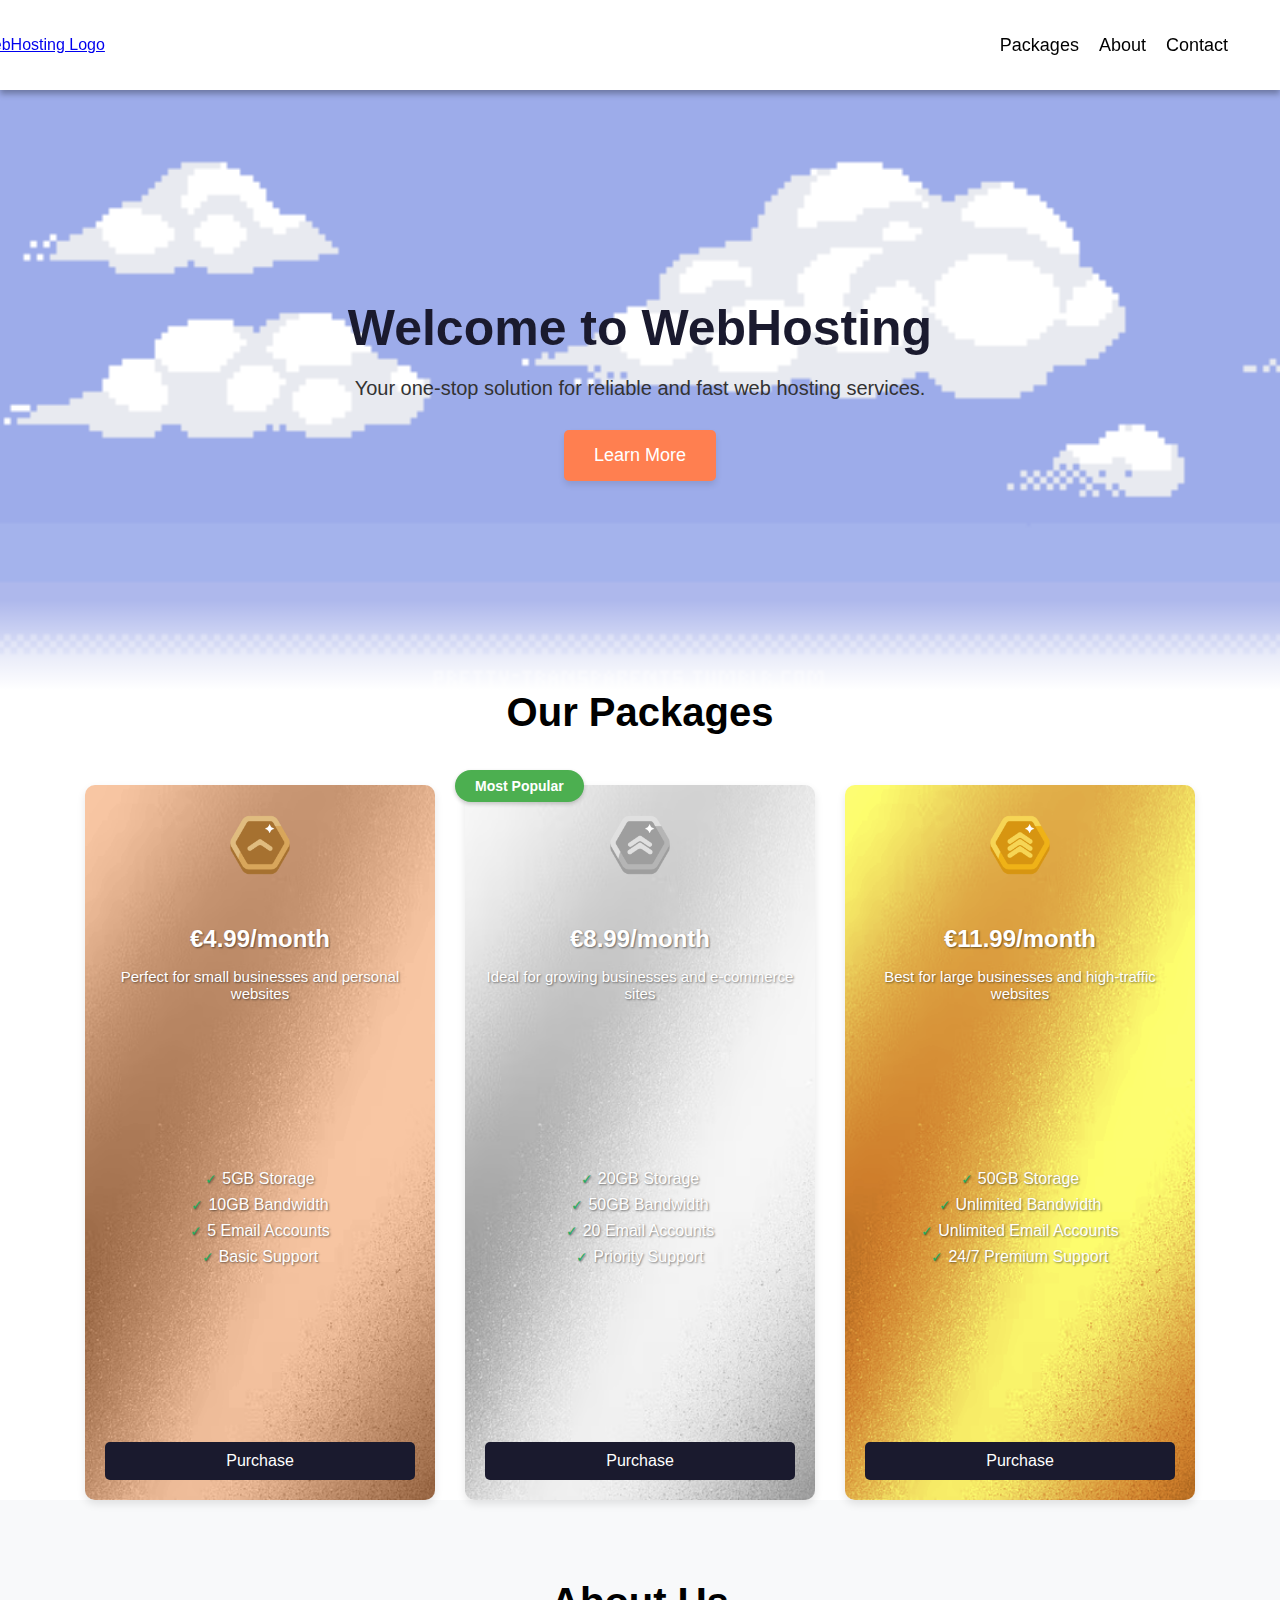
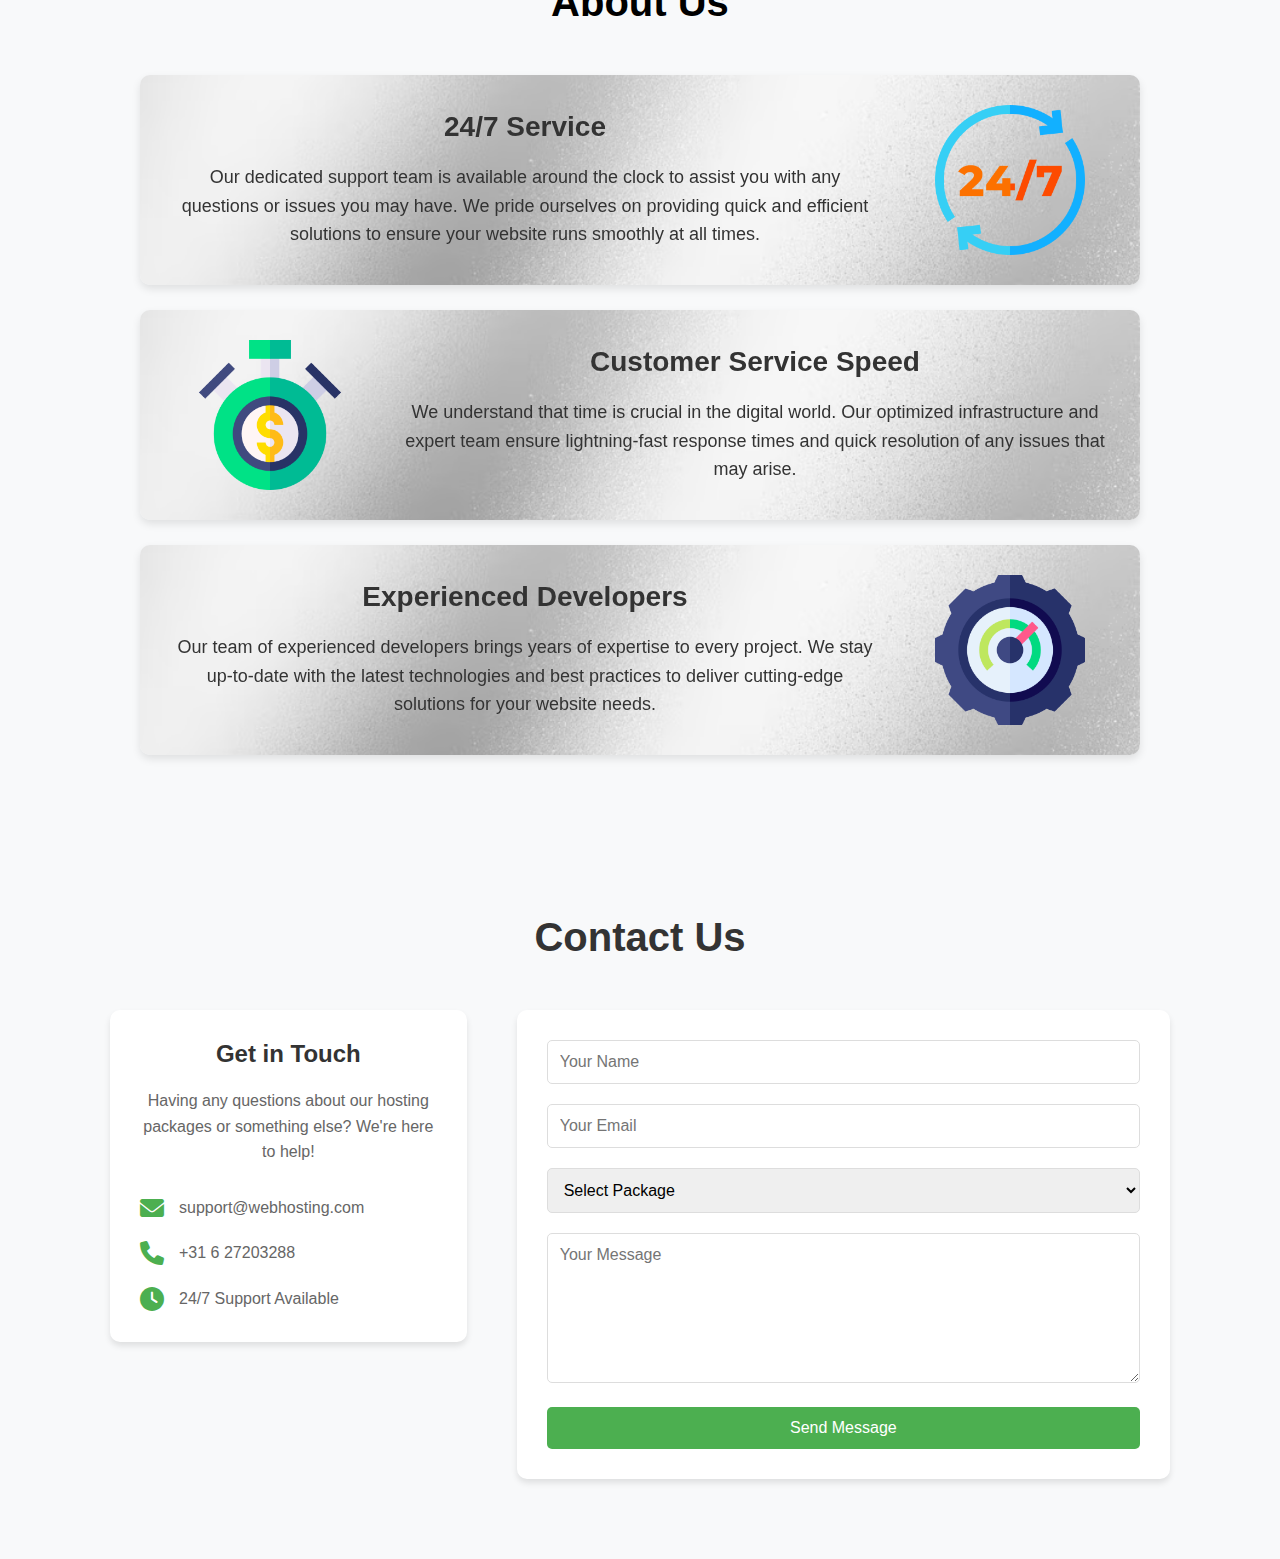
==== commit 5550133f: "Version 1.3" ====
--- a/index.html
+++ b/index.html
@@ -32,48 +32,63 @@
             <div class="plan">
                 <div class="plan-image">
                     <img src="Images/Rank1.png" alt="Bronze Package">
-                    <div class="price-tag">€4,99</div>
                 </div>
-                <h3>Bronze Package</h3>
-                <p>Perfect for small websites</p>
-                <ul>
-                    <li>5GB Storage</li>
-                    <li>10GB Bandwidth</li>
-                    <li>5 Email Accounts</li>
-                    <li>24/7 Support</li>
-                </ul>
-                <button>Purchase</button>
+                <div class="plan-content">
+                    <div class="price-tag">€4.99/month</div>
+                    <div class="plan-description">
+                        <p>Perfect for small businesses and personal websites</p>
+                    </div>
+                    <div class="plan-features">
+                        <ul>
+                            <li><span>5GB Storage</span></li>
+                            <li><span>10GB Bandwidth</span></li>
+                            <li><span>5 Email Accounts</span></li>
+                            <li><span>Basic Support</span></li>
+                        </ul>
+                    </div>
+                    <button class="dark-blue">Purchase</button>
+                </div>
             </div>
             <div class="plan">
                 <div class="popular-badge">Most Popular</div>
                 <div class="plan-image">
                     <img src="Images/Rank2.png" alt="Silver Package">
-                    <div class="price-tag">€8,99</div>
                 </div>
-                <h3>Silver Package</h3>
-                <p>Ideal for growing businesses</p>
-                <ul>
-                    <li>20GB Storage</li>
-                    <li>50GB Bandwidth</li>
-                    <li>20 Email Accounts</li>
-                    <li>24/7 Support</li>
-                </ul>
-                <button>Purchase</button>
+                <div class="plan-content">
+                    <div class="price-tag">€8.99/month</div>
+                    <div class="plan-description">
+                        <p>Ideal for growing businesses and e-commerce sites</p>
+                    </div>
+                    <div class="plan-features">
+                        <ul>
+                            <li><span>20GB Storage</span></li>
+                            <li><span>50GB Bandwidth</span></li>
+                            <li><span>20 Email Accounts</span></li>
+                            <li><span>Priority Support</span></li>
+                        </ul>
+                    </div>
+                    <button class="dark-blue">Purchase</button>
+                </div>
             </div>
             <div class="plan">
                 <div class="plan-image">
                     <img src="Images/Rank3.png" alt="Gold Package">
-                    <div class="price-tag">€11,99</div>
                 </div>
-                <h3>Gold Package</h3>
-                <p>For high-traffic websites</p>
-                <ul>
-                    <li>50GB Storage</li>
-                    <li>Unlimited Bandwidth</li>
-                    <li>Unlimited Email Accounts</li>
-                    <li>24/7 Support</li>
-                </ul>
-                <button>Purchase</button>
+                <div class="plan-content">
+                    <div class="price-tag">€11.99/month</div>
+                    <div class="plan-description">
+                        <p>Best for large businesses and high-traffic websites</p>
+                    </div>
+                    <div class="plan-features">
+                        <ul>
+                            <li><span>50GB Storage</span></li>
+                            <li><span>Unlimited Bandwidth</span></li>
+                            <li><span>Unlimited Email Accounts</span></li>
+                            <li><span>24/7 Premium Support</span></li>
+                        </ul>
+                    </div>
+                    <button class="dark-blue">Purchase</button>
+                </div>
             </div>
         </div>
     </section>
--- a/Styles.css
+++ b/Styles.css
@@ -86,8 +86,13 @@
     align-items: center;
     color: white;
     margin: 0;
+    padding: 0;
     border-radius: 0;
-    box-shadow: 0 4px 8px rgba(0, 0, 0, 0.2);
+    box-shadow: none;
+    position: relative;
+    z-index: 1;
+    overflow: hidden;
+    width: 100%;
 }
 .hero h1 {
     color: #1A1A2E;
@@ -119,12 +124,16 @@
     padding: 50px 0 100px 0;
     background-color: #FFFFFF;
     margin: 0;
+    padding: 0;
     border-radius: 0;
     box-shadow: none;
     min-height: calc(100vh - 90px);
     display: flex;
     flex-direction: column;
     justify-content: flex-start;
+    position: relative;
+    z-index: 0;
+    width: 100%;
 }
 .plans h2 {
     font-size: 40px;
@@ -139,95 +148,126 @@
     flex: 1;
 }
 .plan {
-    background: url('Images/BronzeMaterial.png') no-repeat center center/cover;
-    padding: 25px;
+    background: white;
     border-radius: 10px;
-    box-shadow: 0 4px 8px rgba(0, 0, 0, 0.2);
-    width: 280px;
+    box-shadow: 0 4px 8px rgba(0, 0, 0, 0.1);
+    overflow: visible;
+    width: 350px;
+    min-height: 350px;
     display: flex;
     flex-direction: column;
-    align-items: center;
-    justify-content: flex-start;
-    min-height: 450px;
-    transition: transform 0.3s ease, box-shadow 0.3s ease;
+    transition: transform 0.3s ease;
     position: relative;
+    background-size: cover;
+    background-position: center;
+    background-repeat: no-repeat;
 }
 .plan:hover {
     transform: scale(1.05);
     box-shadow: 0 8px 16px rgba(0, 0, 0, 0.3);
 }
+.plan:nth-child(1) {
+    background-image: url('Images/BronzeMaterial.png');
+}
 .plan:nth-child(2) {
-    background: url('Images/SilverMaterial.png') no-repeat center center/cover;
+    background-image: url('Images/SilverMaterial.png');
 }
 .plan:nth-child(3) {
-    background: url('Images/GoldMaterial.png') no-repeat center center/cover;
+    background-image: url('Images/GoldMaterial.png');
 }
 .plan h3 {
     font-size: 22px;
     margin-bottom: 12px;
 }
-.plan p {
+.plan-image {
+    width: 100%;
+    height: 120px;
+    display: flex;
+    justify-content: center;
+    align-items: center;
+    background: transparent;
+    padding: 20px;
+}
+.plan-image img {
+    max-width: 100%;
+    max-height: 100%;
+    object-fit: contain;
+}
+.plan-content {
+    padding: 20px;
+    flex-grow: 1;
+    display: flex;
+    flex-direction: column;
+    gap: 15px;
+    background: transparent;
+    border-radius: 0 0 10px 10px;
+}
+.price-tag {
+    font-size: 24px;
+    font-weight: bold;
+    color: white;
+    text-align: center;
+    text-shadow: 1px 1px 2px rgba(0, 0, 0, 0.5);
+}
+.plan-description {
+    text-align: center;
+}
+.plan-description p {
     font-size: 15px;
-    margin-bottom: 18px;
-    text-align: center;
+    color: white;
+    margin: 0;
+    text-shadow: 1px 1px 2px rgba(0, 0, 0, 0.5);
+}
+.plan-features {
+    flex-grow: 1;
+    display: flex;
+    flex-direction: column;
+    justify-content: center;
+}
+.plan ul {
+    list-style-type: none;
+    padding: 0;
+    margin: 0;
+    width: 100%;
+}
+.plan ul li {
+    margin-bottom: 8px;
+    color: white;
+    display: flex;
+    align-items: center;
+    justify-content: center;
+    gap: 5px;
+    text-shadow: 1px 1px 2px rgba(0, 0, 0, 0.5);
+}
+.plan ul li::before {
+    content: "✓";
+    color: #27ae60;
+    font-size: 14px;
+}
+.plan ul li span {
+    color: white;
+    text-shadow: 1px 1px 2px rgba(0, 0, 0, 0.5);
 }
 .plan button {
     margin-top: auto;
-    background-color: #4CAF50;
+    background-color: #1A1A2E;
     color: white;
     border: none;
     padding: 10px 20px;
     font-size: 16px;
     cursor: pointer;
     border-radius: 5px;
-    box-shadow: 0 4px 6px rgba(0, 0, 0, 0.1);
     transition: background-color 0.3s ease;
 }
-.plan button:hover {
-    background-color: #45a049;
-}
-.plan-image {
-    width: 100%;
-    height: 180px;
-    display: flex;
-    flex-direction: column;
-    justify-content: center;
-    align-items: center;
-    margin-bottom: 25px;
-    position: relative;
-}
-.plan-image img {
-    max-width: 100%;
-    max-height: 100%;
-    object-fit: contain;
-    display: block;
-}
-.price-tag {
-    font-size: 24px;
-    font-weight: bold;
-    color: #333;
-    margin-top: 10px;
-    text-align: center;
-}
-.plan ul {
-    list-style-type: none;
-    padding-left: 0;
-    margin-top: 0;
-    width: 100%;
-    text-align: center;
-    font-size: 15px;
-}
-.plan ul li {
-    margin-bottom: 8px;
-    color: #333333;
-}
-.plan ul li::before {
-    content: "✓";
-    color: #27ae60;
-    margin-right: 5px;
-}
-.plan ul li span {
-    color: #333333;
+.plan:nth-child(1) button,
+.plan:nth-child(2) button,
+.plan:nth-child(3) button {
+    background-color: #1A1A2E;
+}
+.plan:nth-child(1) button:hover,
+.plan:nth-child(2) button:hover,
+.plan:nth-child(3) button:hover {
+    background-color: #E67E22;
 }
 .dark-blue {
     background-color: #1A1A2E;
@@ -475,6 +515,68 @@
     .contact-form {
         width: 100%;
     }
+
+    .hero {
+        height: 100vh;
+        min-height: 500px;
+        position: relative;
+        z-index: 2;
+        margin: 0;
+        padding: 0;
+        width: 100%;
+        box-shadow: none;
+    }
+
+    .plans {
+        position: relative;
+        z-index: 1;
+        margin-top: -100px;
+        background-color: #FFFFFF;
+        border-radius: 20px 20px 0 0;
+        padding-top: 30px;
+        width: 100%;
+        overflow: hidden;
+    }
+
+    .plan-container {
+        position: relative;
+        z-index: 1;
+        width: 100%;
+        margin: 0;
+        padding: 0 15px;
+    }
+
+    .plan {
+        width: 320px;
+        min-height: 320px;
+    }
+}
+
+@media (max-width: 576px) {
+    .hero {
+        min-height: 100vh;
+        margin: 0;
+        padding: 0;
+        width: 100%;
+        box-shadow: none;
+    }
+
+    .plans {
+        margin-top: -50px;
+        border-radius: 15px 15px 0 0;
+        width: 100%;
+        overflow: hidden;
+    }
+
+    .plan-container {
+        padding: 0 10px;
+    }
+
+    .plan {
+        width: 100%;
+        max-width: 320px;
+        min-height: 300px;
+    }
 }
 
 .popular-badge {
@@ -488,7 +590,7 @@
     font-size: 14px;
     font-weight: bold;
     box-shadow: 0 2px 4px rgba(0, 0, 0, 0.2);
-    z-index: 1;
+    z-index: 3;
 }
 
 .scroll-arrow {
@@ -837,4 +939,250 @@
 .disco-mode .hero,
 .disco-mode .contact {
     animation: none !important;
+}
+
+/* Responsive Design */
+@media (max-width: 1200px) {
+    .plan-container {
+        flex-wrap: wrap;
+        justify-content: center;
+        gap: 20px;
+    }
+
+    .plan {
+        width: 300px;
+    }
+
+    .about-container {
+        padding: 0 15px;
+    }
+
+    .contact-container {
+        padding: 0 15px;
+    }
+}
+
+@media (max-width: 992px) {
+    .hero h1 {
+        font-size: 40px;
+    }
+
+    .hero p {
+        font-size: 18px;
+    }
+
+    .about-item {
+        flex-direction: column;
+        text-align: center;
+        padding: 20px;
+    }
+
+    .about-item.reverse {
+        flex-direction: column;
+    }
+
+    .about-image {
+        margin: 20px 0;
+    }
+
+    .contact-container {
+        flex-direction: column;
+    }
+}
+
+@media (max-width: 768px) {
+    .navbar {
+        padding: 0 10px;
+    }
+
+    .logo img {
+        height: 70px;
+        margin-left: -20px;
+    }
+
+    .nav-links {
+        margin-right: 20px;
+    }
+
+    .nav-links a {
+        margin-left: 15px;
+        font-size: 16px;
+    }
+
+    .hero {
+        height: 500px;
+    }
+
+    .hero h1 {
+        font-size: 35px;
+    }
+
+    .hero p {
+        font-size: 16px;
+    }
+
+    .plan {
+        width: 280px;
+        min-height: 400px;
+    }
+
+    .about h2 {
+        font-size: 32px;
+        margin-bottom: 30px;
+    }
+
+    .about-content h3 {
+        font-size: 24px;
+    }
+
+    .about-content p {
+        font-size: 16px;
+    }
+
+    .contact h2 {
+        font-size: 32px;
+    }
+}
+
+@media (max-width: 576px) {
+    .navbar {
+        flex-direction: column;
+        height: auto;
+        padding: 10px;
+    }
+
+    .logo img {
+        height: 50px;
+        margin: 0 0 10px 0;
+    }
+
+    .nav-links {
+        margin: 0;
+        flex-wrap: wrap;
+        justify-content: center;
+    }
+
+    .nav-links a {
+        margin: 5px 10px;
+        font-size: 14px;
+    }
+
+    .hero {
+        height: 400px;
+        padding: 20px;
+    }
+
+    .hero h1 {
+        font-size: 28px;
+    }
+
+    .hero p {
+        font-size: 14px;
+    }
+
+    .hero button {
+        padding: 10px 20px;
+        font-size: 16px;
+    }
+
+    .plan {
+        width: 100%;
+        max-width: 280px;
+        min-height: 350px;
+    }
+
+    .plan-image {
+        height: 150px;
+    }
+
+    .about-item {
+        padding: 15px;
+    }
+
+    .about-content h3 {
+        font-size: 20px;
+    }
+
+    .about-content p {
+        font-size: 14px;
+    }
+
+    .about-image {
+        max-width: 150px;
+    }
+
+    .about-image img {
+        max-height: 100px;
+    }
+
+    .contact-info,
+    .contact-form {
+        padding: 20px;
+    }
+
+    .contact-item {
+        flex-direction: column;
+        text-align: center;
+        gap: 5px;
+    }
+
+    .form-group input,
+    .form-group select,
+    .form-group textarea {
+        padding: 8px;
+        font-size: 14px;
+    }
+
+    .contact-form button {
+        padding: 10px 20px;
+        font-size: 14px;
+    }
+
+    .scroll-arrow {
+        right: 20px;
+        bottom: 20px;
+        width: 40px;
+        height: 40px;
+    }
+
+    .scroll-arrow img {
+        width: 25px;
+        height: 25px;
+    }
+}
+
+/* Fix for mobile navbar scroll */
+@media (max-width: 576px) {
+    .navbar.scrolled {
+        height: auto;
+        padding: 5px;
+    }
+
+    .navbar.scrolled .logo img {
+        height: 30px;
+    }
+
+    .navbar.scrolled .nav-links a {
+        font-size: 12px;
+    }
+}
+
+/* Adjust disco mode animations for mobile */
+@media (max-width: 768px) {
+    .disco-mode .logo img {
+        animation: none;
+    }
+
+    .disco-mode .nav-links a {
+        animation: none;
+    }
+
+    .disco-mode .about-item {
+        animation: none;
+    }
+
+    .disco-mode .contact-info,
+    .disco-mode .contact-form {
+        animation: none;
+    }
 } 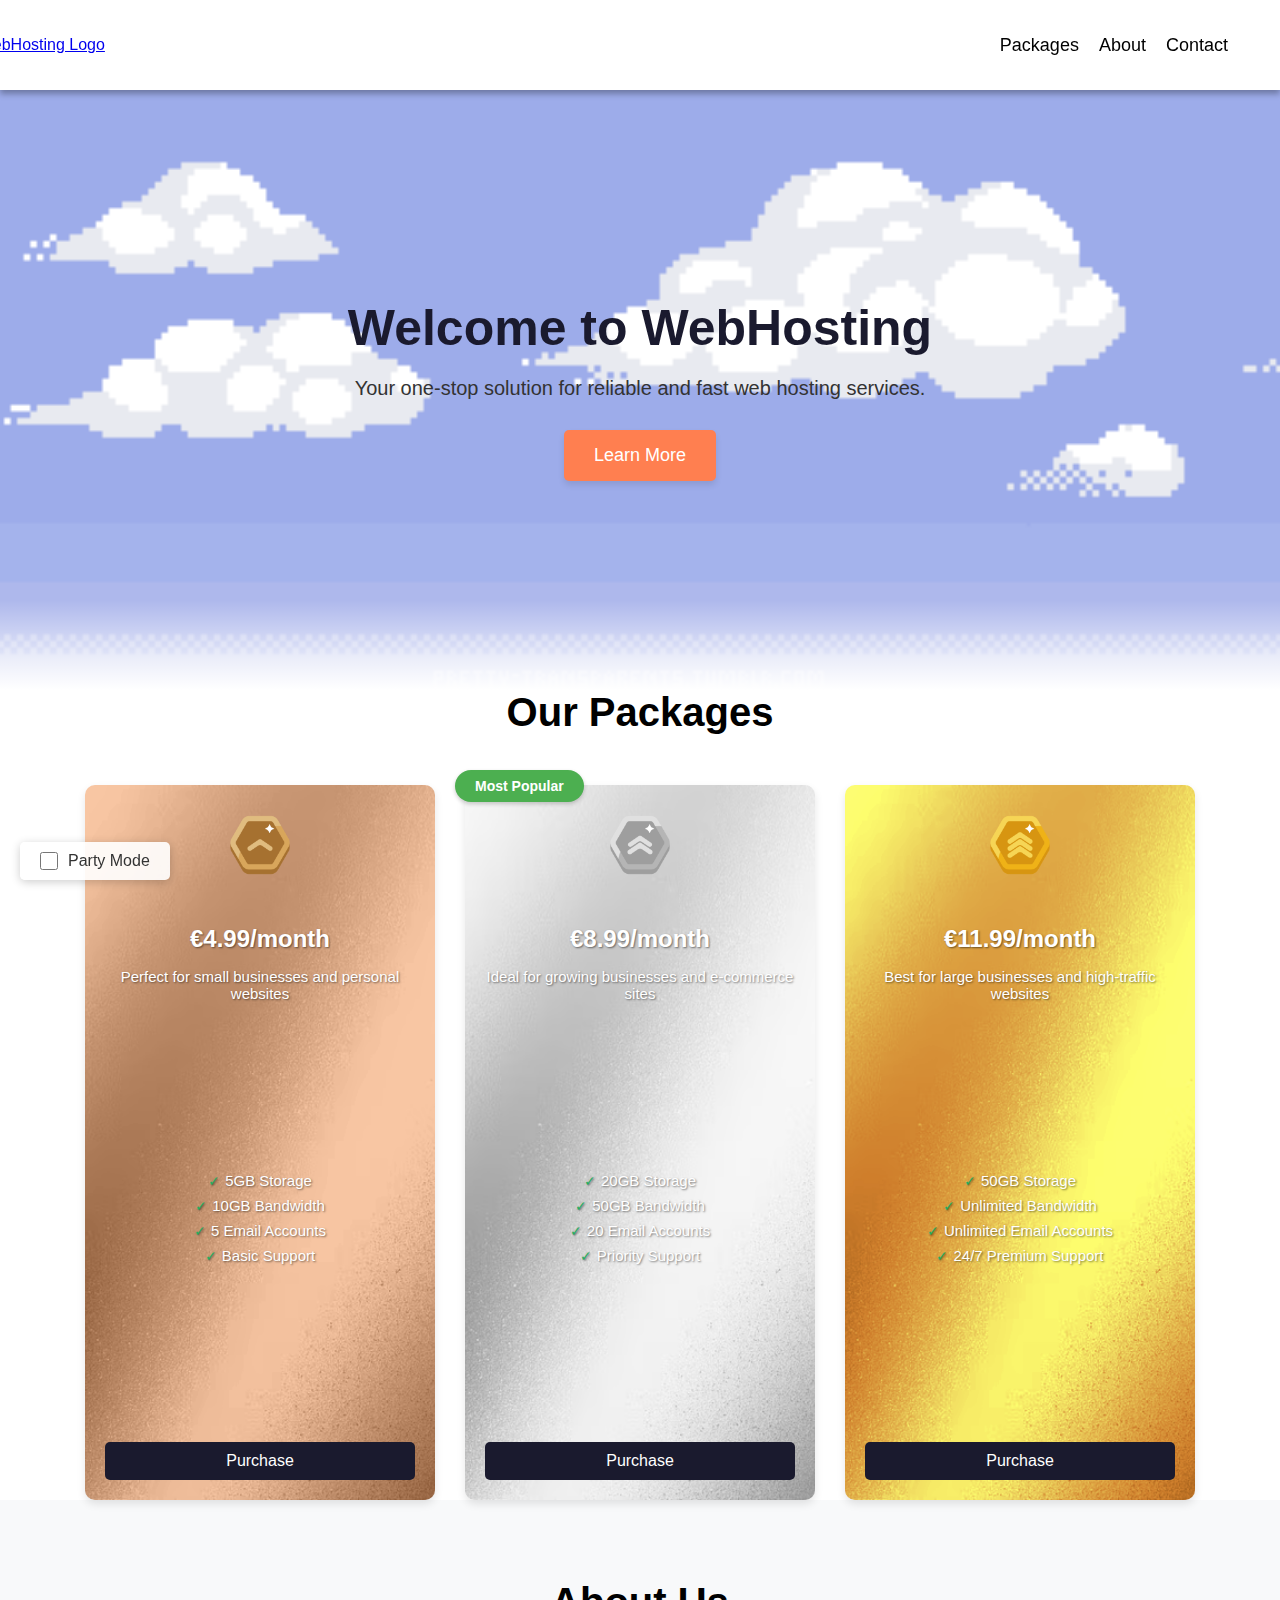
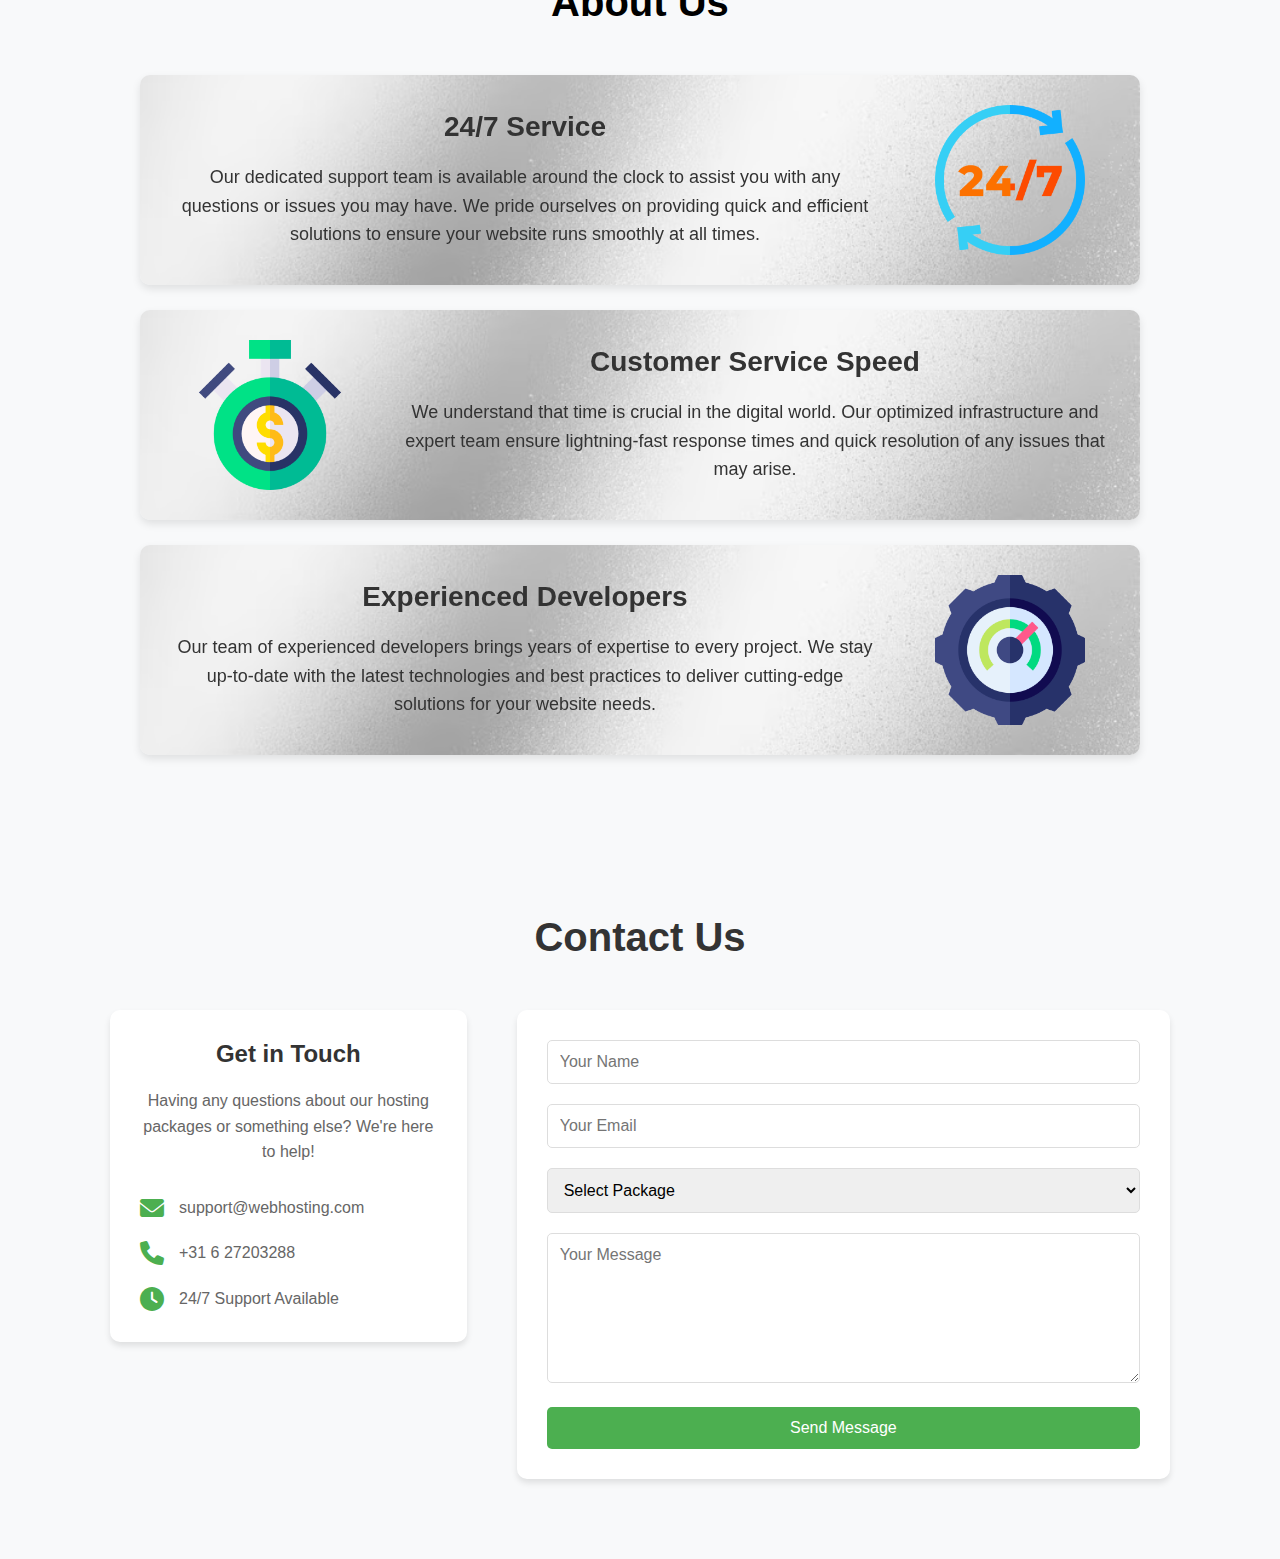
==== commit 012d404d: "Version 1.4" ====
--- a/index.html
+++ b/index.html
@@ -171,6 +171,13 @@
     <div class="scroll-arrow" id="scrollArrow">
         <img src="Images/ArrowScroll.png" alt="Scroll to next section">
     </div>
+
+    <div class="party-mode-toggle">
+        <label>
+            <input type="checkbox" id="partyModeCheckbox"> Party Mode
+        </label>
+    </div>
+
     <script src="script.js"></script>
 </body>
 </html>--- a/Styles.css
+++ b/Styles.css
@@ -238,6 +238,7 @@
     justify-content: center;
     gap: 5px;
     text-shadow: 1px 1px 2px rgba(0, 0, 0, 0.5);
+    font-size: 15px;
 }
 .plan ul li::before {
     content: "✓";
@@ -1185,4 +1186,71 @@
     .disco-mode .contact-form {
         animation: none;
     }
+}
+
+/* Responsive text sizes for larger screens */
+@media (min-width: 1400px) {
+    .plan ul li {
+        font-size: 18px;
+    }
+    .plan ul li::before {
+        font-size: 16px;
+    }
+}
+
+@media (min-width: 1600px) {
+    .plan ul li {
+        font-size: 20px;
+    }
+    .plan ul li::before {
+        font-size: 18px;
+    }
+}
+
+@media (min-width: 1920px) {
+    .plan ul li {
+        font-size: 22px;
+    }
+    .plan ul li::before {
+        font-size: 20px;
+    }
+}
+
+.party-mode-toggle {
+    position: fixed;
+    bottom: 20px;
+    left: 20px;
+    z-index: 1000;
+    background: rgba(255, 255, 255, 0.9);
+    padding: 10px 20px;
+    border-radius: 5px;
+    box-shadow: 0 2px 10px rgba(0, 0, 0, 0.2);
+}
+
+.party-mode-toggle label {
+    display: flex;
+    align-items: center;
+    gap: 10px;
+    cursor: pointer;
+    font-size: 16px;
+    color: #333;
+}
+
+.party-mode-toggle input[type="checkbox"] {
+    width: 18px;
+    height: 18px;
+    cursor: pointer;
+}
+
+/* Responsive styles for party mode toggle */
+@media (max-width: 576px) {
+    .party-mode-toggle {
+        bottom: 10px;
+        left: 10px;
+        padding: 8px 15px;
+    }
+    
+    .party-mode-toggle label {
+        font-size: 14px;
+    }
 } 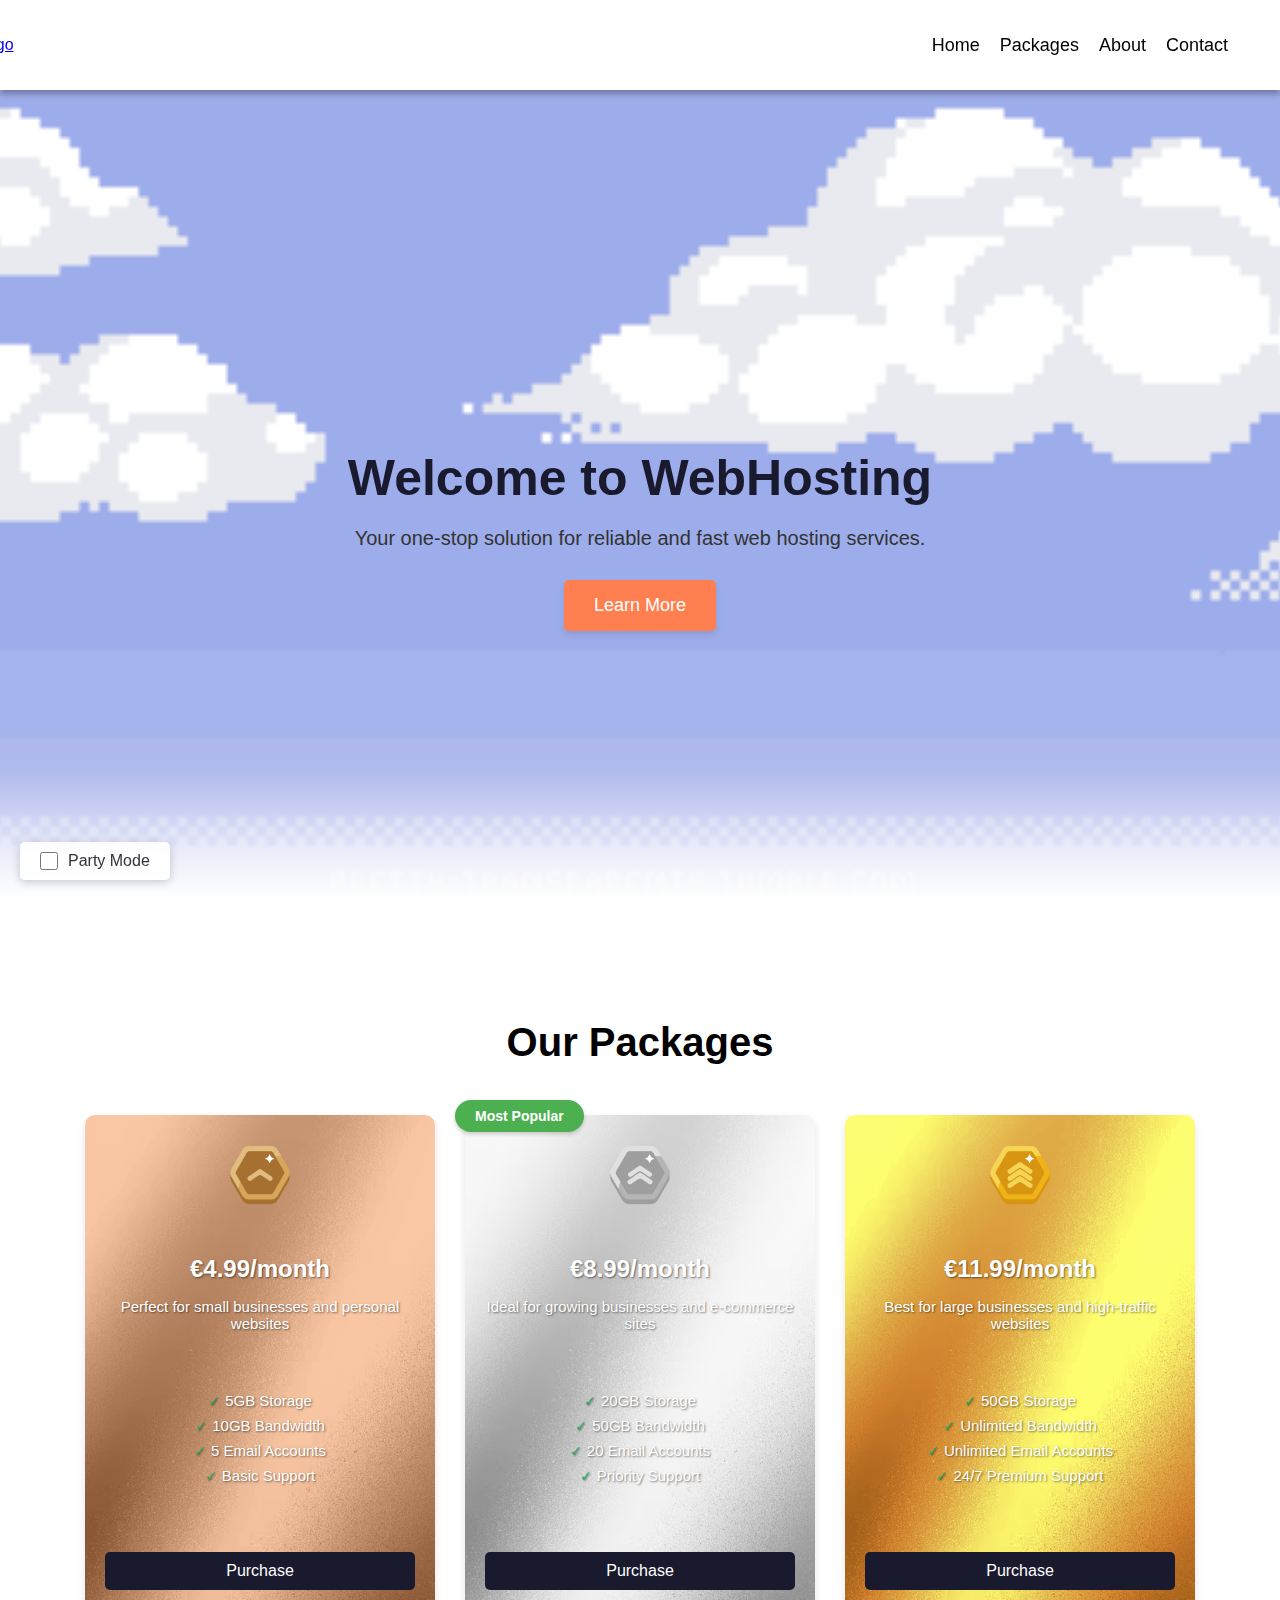
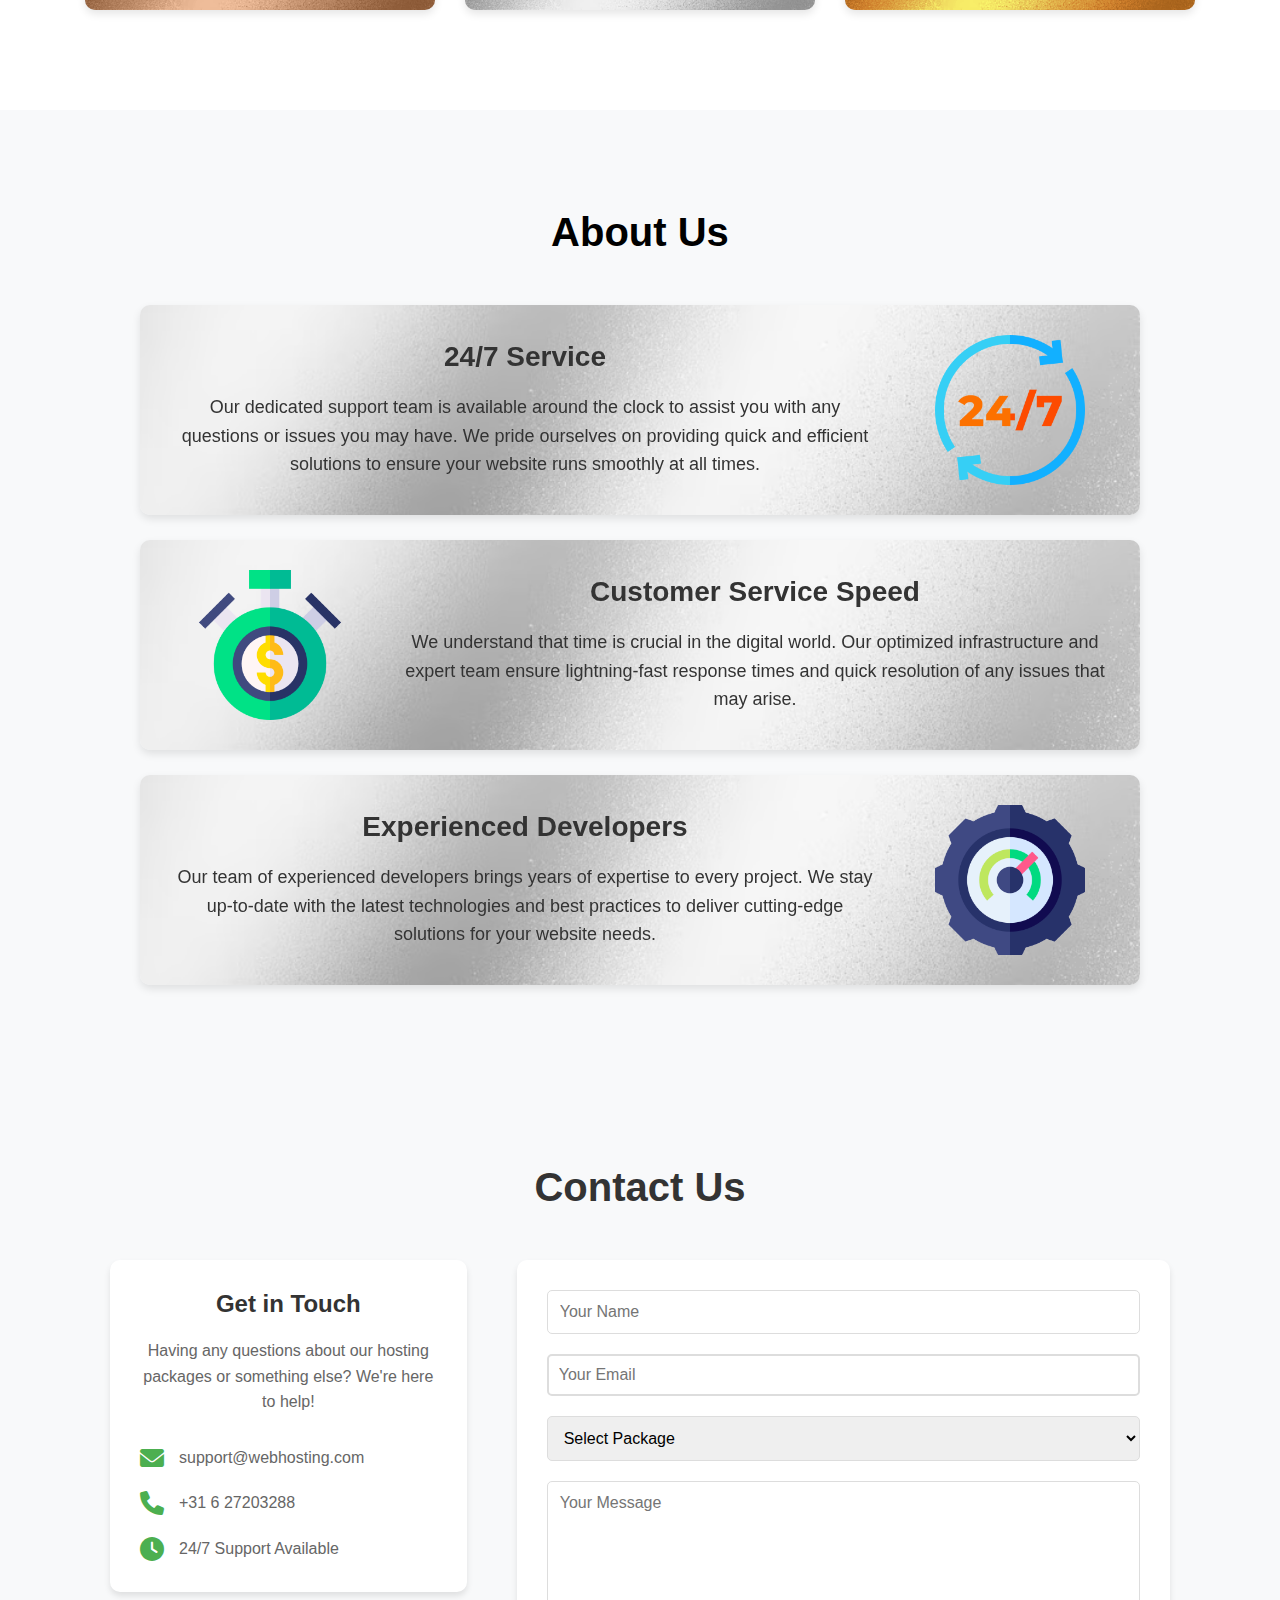
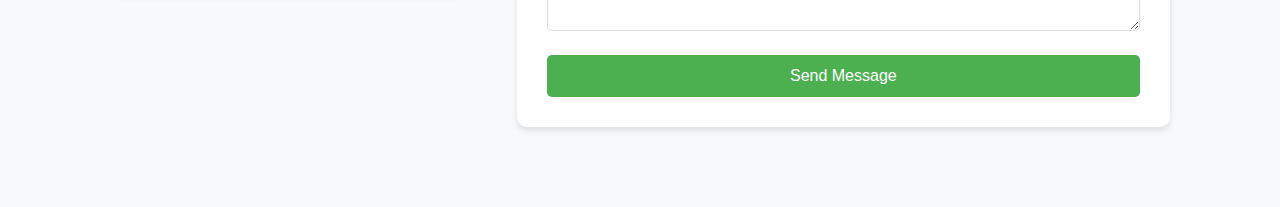
==== commit 7a182f0c: "Version 1.4" ====
--- a/index.html
+++ b/index.html
@@ -10,9 +10,10 @@
 <body>
     <nav class="navbar">
         <div class="logo">
-            <a href="#"><img src="Images/Logo.png" alt="WebHosting Logo"></a>
+            <a href="#"><img src="Images/Logo.png" alt="Logo"></a>
         </div>
         <div class="nav-links">
+            <a href="#home">Home</a>
             <a href="#packages">Packages</a>
             <a href="#about">About</a>
             <a href="#contact">Contact</a>
@@ -21,11 +22,11 @@
     <button id="closeDisco" class="close-disco" style="display: none;">
         <img src="Images/Cross.png" alt="Close">
     </button>
-    <div class="hero">
+    <section id="home" class="hero">
         <h1>Welcome to WebHosting</h1>
         <p>Your one-stop solution for reliable and fast web hosting services.</p>
         <a href="#packages"><button>Learn More</button></a>
-    </div>
+    </section>
     <section id="packages" class="plans">
         <h2>Our Packages</h2>
         <div class="plan-container">
@@ -92,7 +93,7 @@
             </div>
         </div>
     </section>
-    <section class="about" id="about">
+    <section id="about" class="about">
         <h2>About Us</h2>
         <div class="about-container">
             <div class="about-item">
@@ -124,7 +125,7 @@
             </div>
         </div>
     </section>
-    <section class="contact" id="contact">
+    <section id="contact" class="contact">
         <h2>Contact Us</h2>
         <div class="contact-container">
             <div class="contact-info">
--- a/Styles.css
+++ b/Styles.css
@@ -1,5 +1,6 @@
 html {
     scroll-behavior: smooth;
+    scroll-padding-top: 90px; /* Height of the navbar */
 }
 
 * {
@@ -14,8 +15,10 @@
 body {
     position: relative;
     text-align: center;
-    background: linear-gradient(to bottom, #0D0D0D, #1A1A1A);
-    padding-top: 90px;
+    background-color: white;
+    margin: 0;
+    padding: 0;
+    min-height: 100vh;
 }
 .navbar {
     display: flex;
@@ -79,7 +82,8 @@
 }
 .hero {
     background: linear-gradient(to bottom, rgba(255, 255, 255, 0) 85%, rgba(255, 255, 255, 1)), url('Images/Background5.gif') no-repeat center center/cover;
-    height: 600px;
+    height: 100vh;
+    min-height: 100vh;
     display: flex;
     flex-direction: column;
     justify-content: center;
@@ -93,11 +97,13 @@
     z-index: 1;
     overflow: hidden;
     width: 100%;
+    padding-top: 90px; /* Height of the navbar */
 }
 .hero h1 {
     color: #1A1A2E;
     font-size: 50px;
     margin-bottom: 10px;
+    margin-top: 90px;
 }
 .hero p {
     color: #333333;
@@ -124,7 +130,7 @@
     padding: 50px 0 100px 0;
     background-color: #FFFFFF;
     margin: 0;
-    padding: 0;
+    padding-top: 120px; /* Height of the navbar + extra spacing */
     border-radius: 0;
     box-shadow: none;
     min-height: calc(100vh - 90px);
@@ -132,8 +138,9 @@
     flex-direction: column;
     justify-content: flex-start;
     position: relative;
-    z-index: 0;
+    z-index: 2;
     width: 100%;
+    margin-top: 0;
 }
 .plans h2 {
     font-size: 40px;
@@ -146,6 +153,8 @@
     align-items: stretch;
     margin-top: 30px;
     flex: 1;
+    position: relative;
+    z-index: 3;
 }
 .plan {
     background: white;
@@ -161,6 +170,7 @@
     background-size: cover;
     background-position: center;
     background-repeat: no-repeat;
+    z-index: 3;
 }
 .plan:hover {
     transform: scale(1.05);
@@ -320,6 +330,7 @@
 .about {
     padding: 80px 0;
     background-color: #f8f9fa;
+    padding-top: 100px; /* Height of the navbar + extra spacing */
 }
 
 .about h2 {
@@ -394,6 +405,7 @@
 .contact {
     padding: 80px 0;
     background-color: #f8f9fa;
+    padding-top: 100px; /* Height of the navbar + extra spacing */
 }
 
 .contact h2 {
@@ -518,25 +530,19 @@
     }
 
     .hero {
-        height: 100vh;
-        min-height: 500px;
-        position: relative;
-        z-index: 2;
-        margin: 0;
-        padding: 0;
-        width: 100%;
-        box-shadow: none;
+        padding-top: 70px;
     }
 
     .plans {
-        position: relative;
-        z-index: 1;
-        margin-top: -100px;
-        background-color: #FFFFFF;
-        border-radius: 20px 20px 0 0;
-        padding-top: 30px;
-        width: 100%;
-        overflow: hidden;
+        padding-top: 100px;
+    }
+
+    .about {
+        padding-top: 80px;
+    }
+
+    .contact {
+        padding-top: 80px;
     }
 
     .plan-container {
@@ -551,10 +557,71 @@
         width: 320px;
         min-height: 320px;
     }
+
+    html {
+        scroll-padding-top: 70px; /* Adjusted for mobile navbar */
+    }
+    
+    section {
+        scroll-margin-top: 70px; /* Adjusted for mobile navbar */
+    }
+    
+    .navbar {
+        height: 70px;
+    }
+    
+    .navbar.scrolled {
+        height: 50px;
+    }
+
+    .logo img {
+        height: 70px;
+        margin-left: -20px;
+    }
+
+    .nav-links {
+        margin-right: 20px;
+    }
+
+    .nav-links a {
+        margin-left: 15px;
+        font-size: 16px;
+    }
+
+    .hero h1 {
+        font-size: 35px;
+    }
+
+    .hero p {
+        font-size: 16px;
+    }
+
+    .plan {
+        width: 280px;
+        min-height: 400px;
+    }
+
+    .about h2 {
+        font-size: 32px;
+        margin-bottom: 30px;
+    }
+
+    .about-content h3 {
+        font-size: 24px;
+    }
+
+    .about-content p {
+        font-size: 16px;
+    }
+
+    .contact h2 {
+        font-size: 32px;
+    }
 }
 
 @media (max-width: 576px) {
     .hero {
+        padding-top: 60px;
         min-height: 100vh;
         margin: 0;
         padding: 0;
@@ -563,10 +630,19 @@
     }
 
     .plans {
-        margin-top: -50px;
+        padding-top: 80px;
+        margin-top: 0;
         border-radius: 15px 15px 0 0;
         width: 100%;
         overflow: hidden;
+    }
+
+    .about {
+        padding-top: 60px;
+    }
+
+    .contact {
+        padding-top: 60px;
     }
 
     .plan-container {
@@ -577,6 +653,175 @@
         width: 100%;
         max-width: 320px;
         min-height: 300px;
+    }
+
+    .plan-image {
+        height: 150px;
+    }
+
+    .about-item {
+        padding: 15px;
+    }
+
+    .about-content h3 {
+        font-size: 20px;
+    }
+
+    .about-content p {
+        font-size: 14px;
+    }
+
+    .about-image {
+        max-width: 150px;
+    }
+
+    .about-image img {
+        max-height: 100px;
+    }
+
+    .contact-info,
+    .contact-form {
+        padding: 20px;
+    }
+
+    .contact-item {
+        flex-direction: column;
+        text-align: center;
+        gap: 5px;
+    }
+
+    .form-group input,
+    .form-group select,
+    .form-group textarea {
+        padding: 8px;
+        font-size: 14px;
+    }
+
+    .contact-form button {
+        padding: 10px 20px;
+        font-size: 14px;
+    }
+
+    .scroll-arrow {
+        right: 20px;
+        bottom: 20px;
+        width: 40px;
+        height: 40px;
+    }
+
+    .scroll-arrow img {
+        width: 25px;
+        height: 25px;
+    }
+
+    html {
+        scroll-padding-top: 60px; /* Further adjusted for smaller screens */
+    }
+    
+    section {
+        scroll-margin-top: 60px; /* Further adjusted for smaller screens */
+    }
+    
+    .navbar {
+        height: 60px;
+    }
+    
+    .navbar.scrolled {
+        height: 40px;
+    }
+
+    .logo img {
+        height: 50px;
+        margin: 0 0 10px 0;
+    }
+
+    .nav-links {
+        margin: 0;
+        flex-wrap: wrap;
+        justify-content: center;
+    }
+
+    .nav-links a {
+        margin: 5px 10px;
+        font-size: 14px;
+    }
+
+    .hero h1 {
+        font-size: 28px;
+    }
+
+    .hero p {
+        font-size: 14px;
+    }
+
+    .hero button {
+        padding: 10px 20px;
+        font-size: 16px;
+    }
+
+    .plan {
+        width: 100%;
+        max-width: 280px;
+        min-height: 350px;
+    }
+
+    .plan-image {
+        height: 150px;
+    }
+
+    .about-item {
+        padding: 15px;
+    }
+
+    .about-content h3 {
+        font-size: 20px;
+    }
+
+    .about-content p {
+        font-size: 14px;
+    }
+
+    .about-image {
+        max-width: 150px;
+    }
+
+    .about-image img {
+        max-height: 100px;
+    }
+
+    .contact-info,
+    .contact-form {
+        padding: 20px;
+    }
+
+    .contact-item {
+        flex-direction: column;
+        text-align: center;
+        gap: 5px;
+    }
+
+    .form-group input,
+    .form-group select,
+    .form-group textarea {
+        padding: 8px;
+        font-size: 14px;
+    }
+
+    .contact-form button {
+        padding: 10px 20px;
+        font-size: 14px;
+    }
+
+    .scroll-arrow {
+        right: 20px;
+        bottom: 20px;
+        width: 40px;
+        height: 40px;
+    }
+
+    .scroll-arrow img {
+        width: 25px;
+        height: 25px;
     }
 }
 
@@ -992,8 +1237,36 @@
 }
 
 @media (max-width: 768px) {
+    html {
+        scroll-padding-top: 70px; /* Adjusted for mobile navbar */
+    }
+    
+    section {
+        scroll-margin-top: 70px; /* Adjusted for mobile navbar */
+    }
+    
     .navbar {
-        padding: 0 10px;
+        height: 70px;
+    }
+    
+    .navbar.scrolled {
+        height: 50px;
+    }
+    
+    .hero {
+        padding-top: 70px;
+    }
+    
+    .plans {
+        padding-top: 100px;
+    }
+    
+    .about {
+        padding-top: 80px;
+    }
+    
+    .contact {
+        padding-top: 80px;
     }
 
     .logo img {
@@ -1010,10 +1283,6 @@
         font-size: 16px;
     }
 
-    .hero {
-        height: 500px;
-    }
-
     .hero h1 {
         font-size: 35px;
     }
@@ -1046,10 +1315,36 @@
 }
 
 @media (max-width: 576px) {
+    html {
+        scroll-padding-top: 60px; /* Further adjusted for smaller screens */
+    }
+    
+    section {
+        scroll-margin-top: 60px; /* Further adjusted for smaller screens */
+    }
+    
     .navbar {
-        flex-direction: column;
-        height: auto;
-        padding: 10px;
+        height: 60px;
+    }
+    
+    .navbar.scrolled {
+        height: 40px;
+    }
+    
+    .hero {
+        padding-top: 60px;
+    }
+    
+    .plans {
+        padding-top: 80px;
+    }
+    
+    .about {
+        padding-top: 60px;
+    }
+    
+    .contact {
+        padding-top: 60px;
     }
 
     .logo img {
@@ -1066,11 +1361,6 @@
     .nav-links a {
         margin: 5px 10px;
         font-size: 14px;
-    }
-
-    .hero {
-        height: 400px;
-        padding: 20px;
     }
 
     .hero h1 {
@@ -1253,4 +1543,332 @@
     .party-mode-toggle label {
         font-size: 14px;
     }
+}
+
+.upload-section {
+    background: white;
+    padding: 30px;
+    border-radius: 10px;
+    box-shadow: 0 4px 8px rgba(0, 0, 0, 0.1);
+    margin-top: 30px;
+}
+
+.upload-section h2 {
+    color: #333;
+    margin-top: 0;
+    margin-bottom: 20px;
+}
+
+.upload-section p {
+    color: #666;
+    margin-bottom: 20px;
+}
+
+.upload-section ol {
+    color: #666;
+    margin-bottom: 30px;
+    padding-left: 20px;
+}
+
+.upload-section ol li {
+    margin-bottom: 10px;
+}
+
+.confirm-button {
+    display: inline-flex;
+    align-items: center;
+    justify-content: center;
+    gap: 10px;
+    background-color: #1A1A2E;
+    color: white;
+    text-decoration: none;
+    padding: 12px 30px;
+    font-size: 16px;
+    cursor: pointer;
+    border-radius: 5px;
+    transition: background-color 0.3s ease;
+    border: none;
+    width: 100%;
+}
+
+.confirm-button:hover {
+    background-color: #E67E22;
+}
+
+.confirm-button i {
+    font-size: 20px;
+}
+
+/* Responsive styles */
+@media (max-width: 576px) {
+    .container {
+        padding: 20px 10px;
+    }
+    
+    .upload-section {
+        padding: 20px;
+    }
+    
+    .confirm-button {
+        font-size: 14px;
+        padding: 10px 20px;
+    }
+}
+
+/* Aankoop page styles */
+body {
+    background-color: white;
+    margin: 0;
+    padding: 0;
+    min-height: 100vh;
+}
+
+.container {
+    max-width: 800px;
+    margin: 0 auto;
+    padding: 40px 20px;
+}
+
+.order-details {
+    background: #f8f9fa;
+    padding: 20px;
+    border-radius: 10px;
+    margin-bottom: 30px;
+    box-shadow: 0 2px 4px rgba(0, 0, 0, 0.1);
+}
+
+.order-details h2 {
+    color: #333;
+    margin-top: 0;
+}
+
+.order-details p {
+    margin: 10px 0;
+    color: #666;
+}
+
+.order-details span {
+    font-weight: bold;
+    color: #333;
+}
+
+/* Upload section styles */
+.upload-section {
+    background: white;
+    padding: 30px;
+    border-radius: 10px;
+    box-shadow: 0 4px 8px rgba(0, 0, 0, 0.1);
+}
+
+.upload-section h2 {
+    color: #333;
+    margin-top: 0;
+}
+
+.upload-form {
+    max-width: 500px;
+    margin: 0 auto;
+}
+
+.form-group {
+    margin-bottom: 20px;
+}
+
+.form-group label {
+    display: block;
+    margin-bottom: 8px;
+    font-weight: bold;
+    color: #333;
+}
+
+.form-group input[type="file"],
+.form-group input[type="email"] {
+    width: 100%;
+    padding: 10px;
+    border: 2px solid #ddd;
+    border-radius: 5px;
+    font-size: 16px;
+}
+
+.form-group input[type="file"] {
+    padding: 8px;
+}
+
+.confirm-button {
+    background-color: #1A1A2E;
+    color: white;
+    border: none;
+    padding: 12px 30px;
+    font-size: 16px;
+    cursor: pointer;
+    border-radius: 5px;
+    transition: background-color 0.3s ease;
+    width: 100%;
+}
+
+.confirm-button:hover {
+    background-color: #E67E22;
+}
+
+/* Responsive styles for upload form */
+@media (max-width: 576px) {
+    .container {
+        padding: 20px 10px;
+    }
+    
+    .upload-section {
+        padding: 20px;
+    }
+    
+    .form-group input[type="file"],
+    .form-group input[type="email"] {
+        font-size: 14px;
+    }
+}
+
+/* Remove the fade effect since we don't need it anymore */
+.hero::after {
+    display: none;
+}
+
+/* Responsive package sizes */
+@media (min-width: 1400px) {
+    .plan {
+        width: 350px;
+        min-height: 600px;
+    }
+    .plan h3 {
+        font-size: 24px;
+    }
+    .plan-image {
+        height: 200px;
+    }
+    .plan ul li {
+        font-size: 16px;
+    }
+    .plan ul li::before {
+        font-size: 16px;
+    }
+    .price-tag {
+        font-size: 28px;
+    }
+    .plan-description p {
+        font-size: 16px;
+    }
+    .plan button {
+        padding: 15px 30px;
+        font-size: 18px;
+    }
+    .plans {
+        padding-top: 100px;
+    }
+    .about {
+        padding-top: 100px;
+    }
+    .contact {
+        padding-top: 100px;
+    }
+}
+
+@media (min-width: 1600px) {
+    .plan {
+        width: 380px;
+        min-height: 700px;
+    }
+    .plan h3 {
+        font-size: 26px;
+    }
+    .plan-image {
+        height: 250px;
+    }
+    .plan ul li {
+        font-size: 18px;
+    }
+    .plan ul li::before {
+        font-size: 18px;
+    }
+    .price-tag {
+        font-size: 32px;
+    }
+    .plan-description p {
+        font-size: 18px;
+    }
+    .plan button {
+        padding: 18px 35px;
+        font-size: 20px;
+    }
+    .plans {
+        padding-top: 100px;
+    }
+    .about {
+        padding-top: 100px;
+    }
+    .contact {
+        padding-top: 100px;
+    }
+}
+
+@media (min-width: 1920px) {
+    .plan {
+        width: 400px;
+        min-height: 800px;
+    }
+    .plan h3 {
+        font-size: 28px;
+    }
+    .plan-image {
+        height: 300px;
+    }
+    .plan ul li {
+        font-size: 20px;
+    }
+    .plan ul li::before {
+        font-size: 20px;
+    }
+    .price-tag {
+        font-size: 36px;
+    }
+    .plan-description p {
+        font-size: 20px;
+    }
+    .plan button {
+        padding: 20px 40px;
+        font-size: 22px;
+    }
+    .plans {
+        padding-top: 100px;
+    }
+    .about {
+        padding-top: 100px;
+    }
+    .contact {
+        padding-top: 100px;
+    }
+}
+
+/* Adjust container spacing for larger screens */
+@media (min-width: 1400px) {
+    .plan-container {
+        gap: 40px;
+        padding: 0 40px;
+    }
+}
+
+@media (min-width: 1600px) {
+    .plan-container {
+        gap: 50px;
+        padding: 0 50px;
+    }
+}
+
+@media (min-width: 1920px) {
+    .plan-container {
+        gap: 60px;
+        padding: 0 60px;
+    }
+}
+
+/* Add scroll margin to all sections for better scroll positioning */
+section {
+    scroll-margin-top: 90px; /* Height of the navbar */
 } 